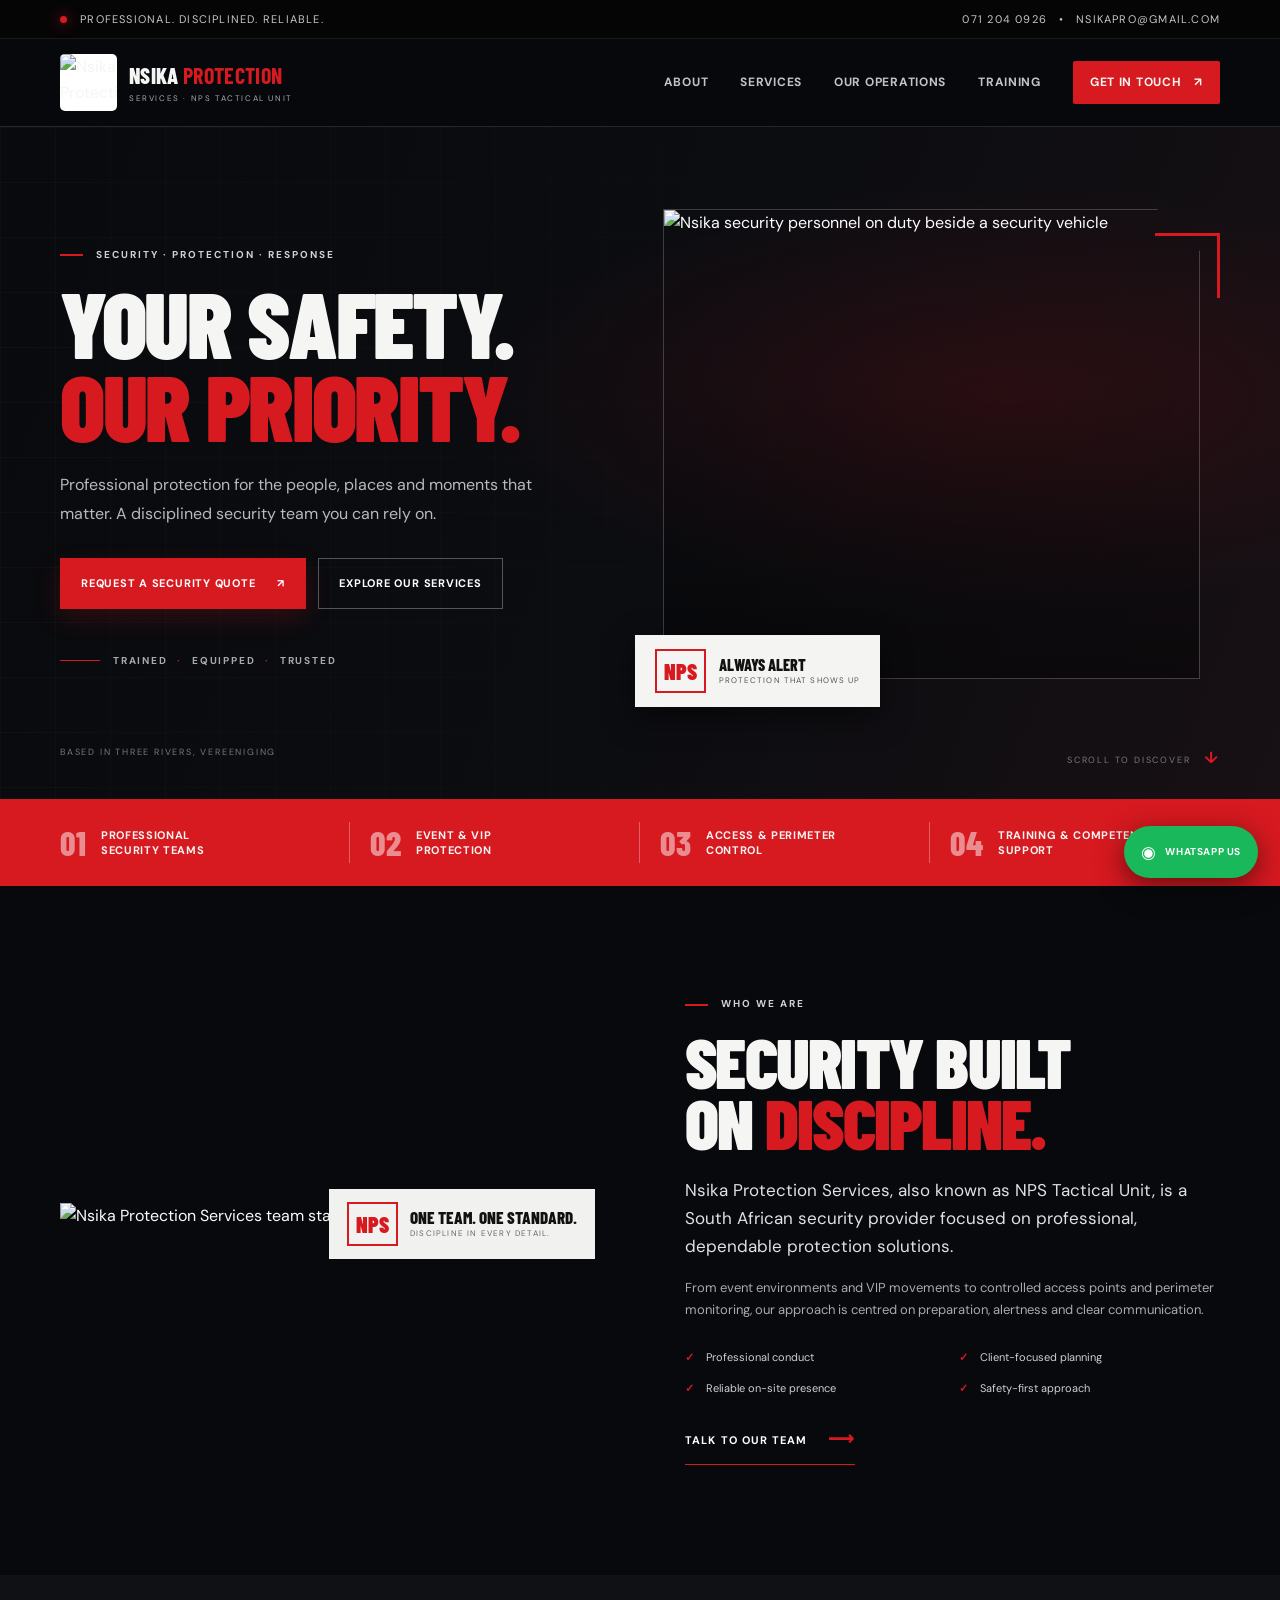
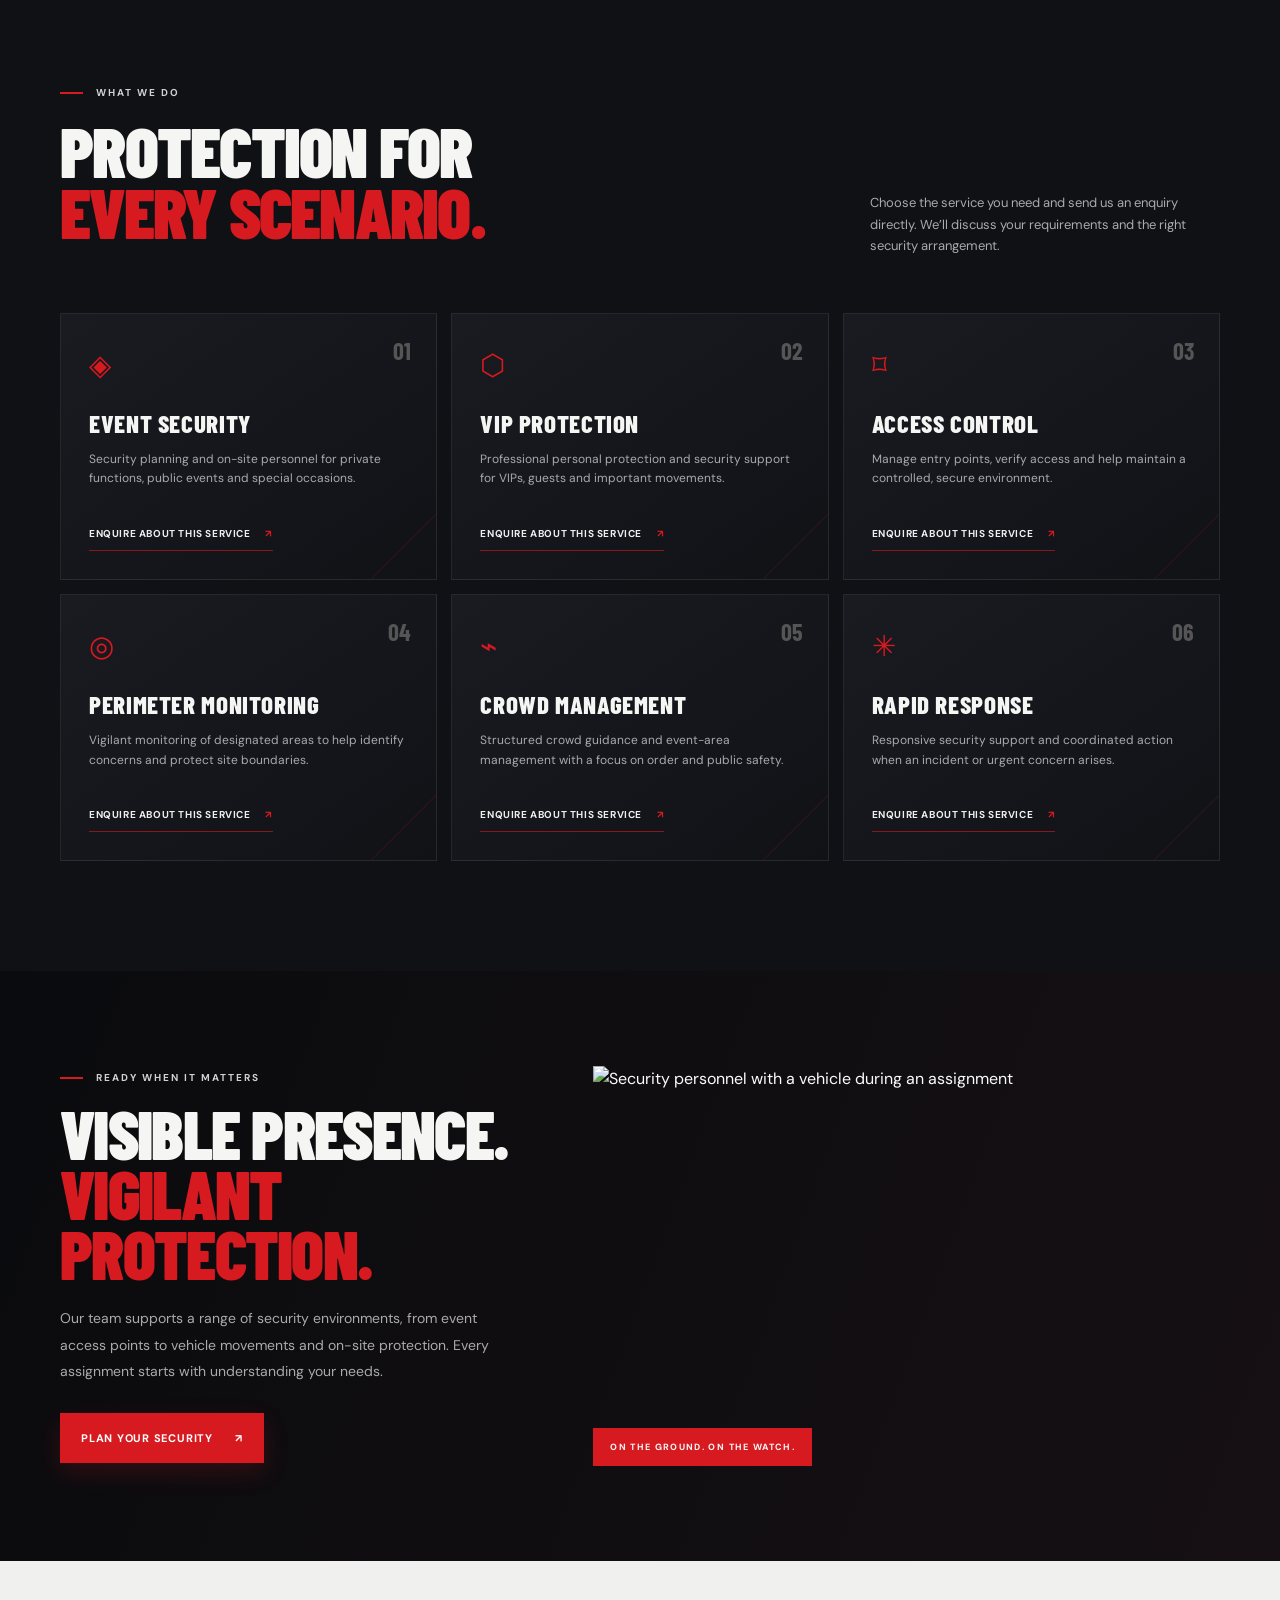
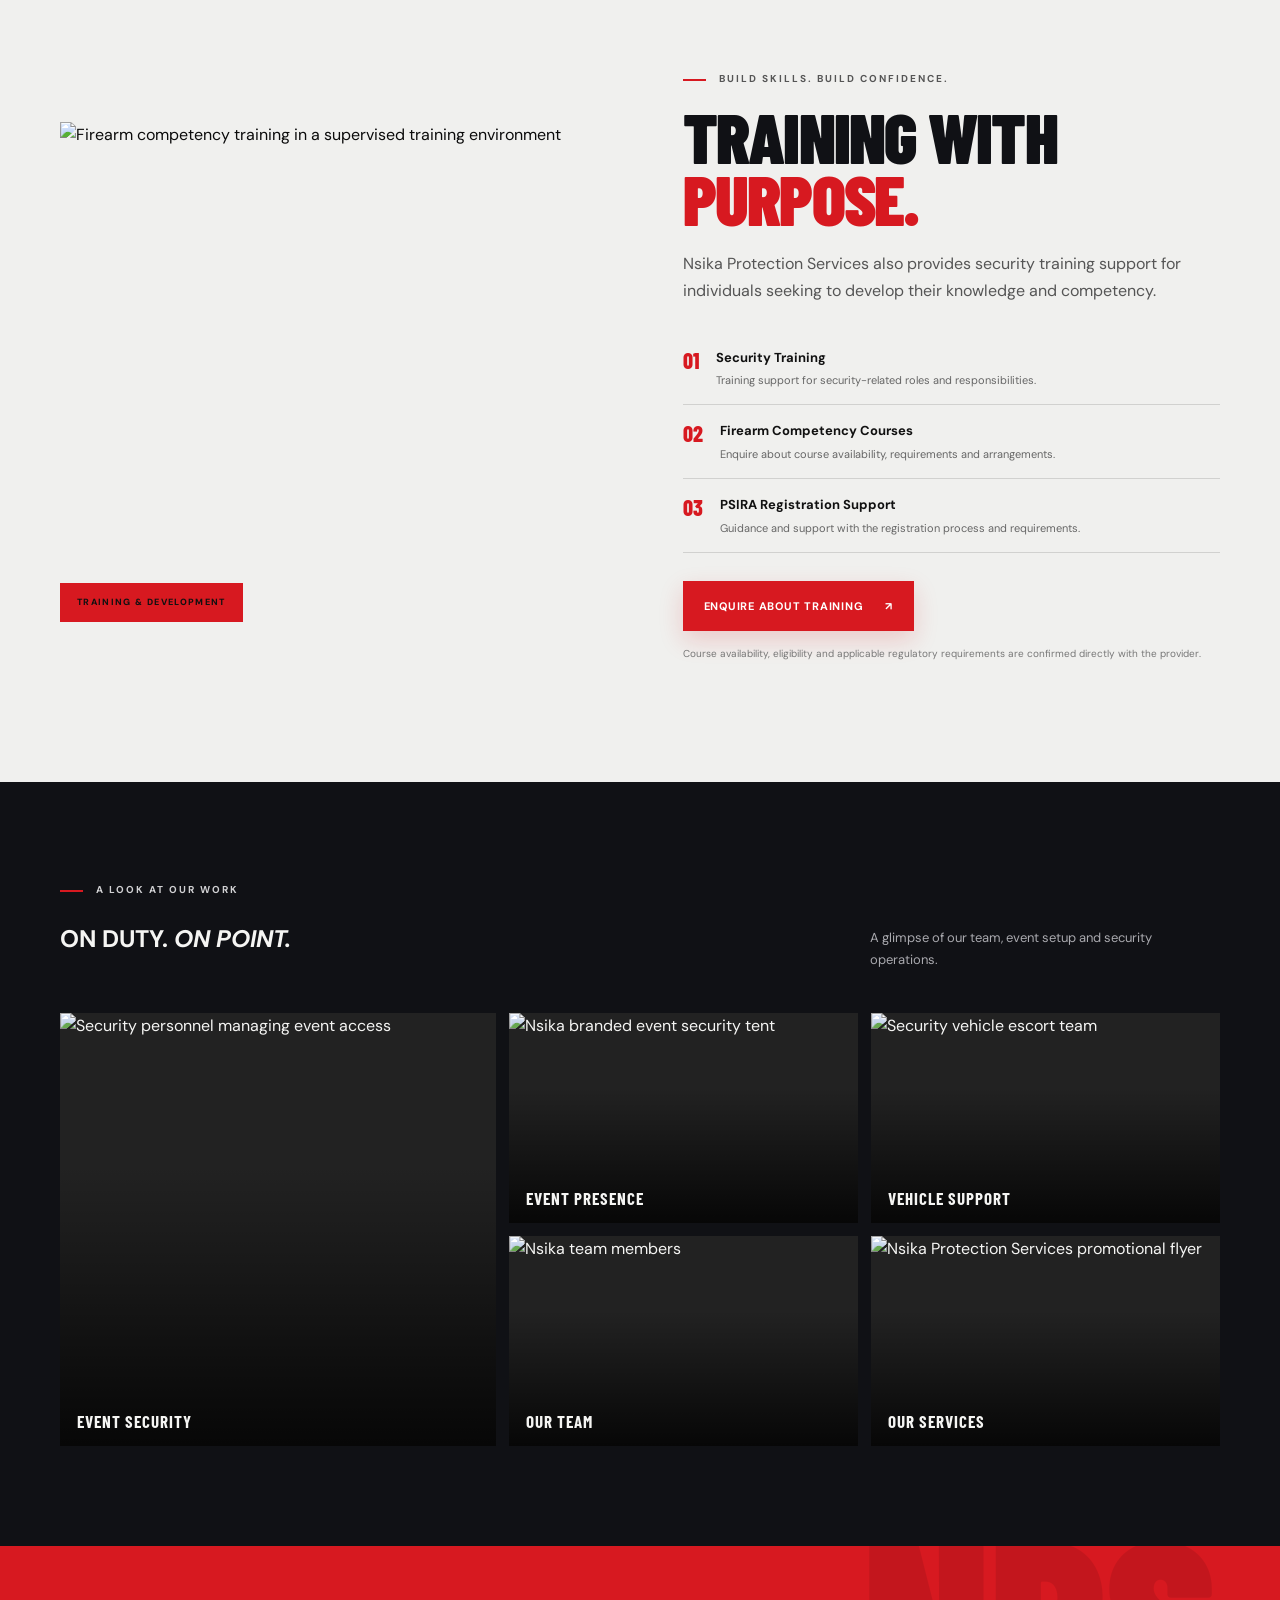
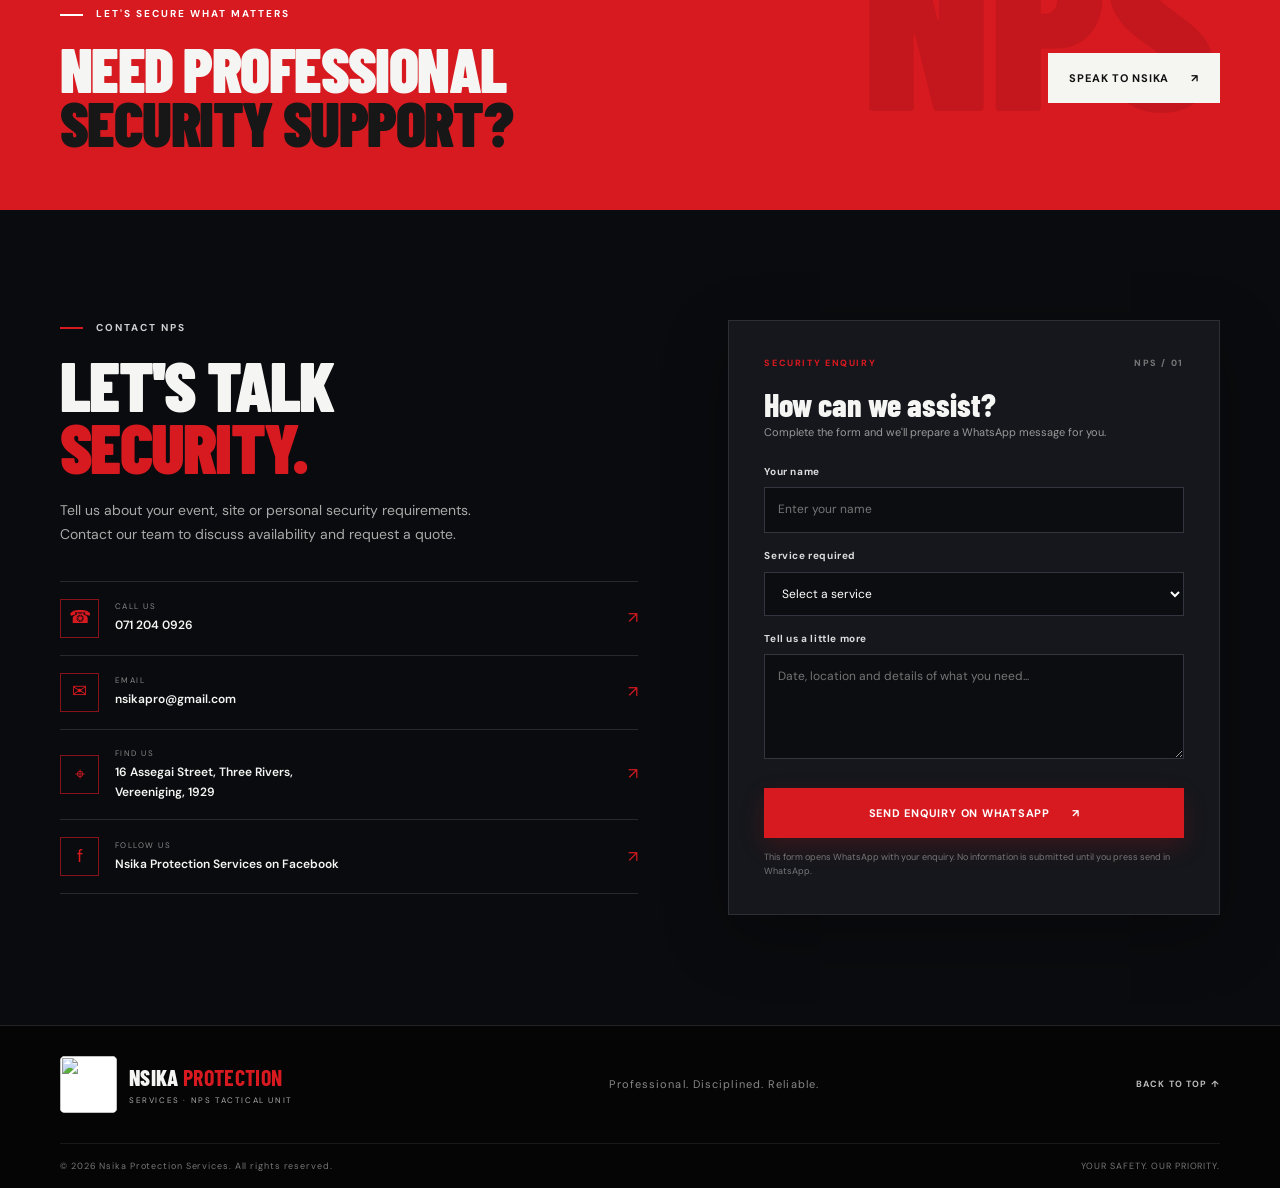
==== index.html @ b36cbcd2 "commit commit" ====
<!DOCTYPE html>
<html lang="en">
<head>
  <meta charset="UTF-8">
  <meta name="viewport" content="width=device-width, initial-scale=1.0">
  <meta name="theme-color" content="#090a0d">
  <meta name="description" content="Nsika Protection Services (NPS Tactical Unit) provides professional event security, VIP protection, access control, perimeter monitoring, rapid response and security training in South Africa.">
  <title>Nsika Protection Services | NPS Tactical Unit</title>
  <link rel="preconnect" href="https://fonts.googleapis.com">
  <link rel="preconnect" href="https://fonts.gstatic.com" crossorigin>
  <link href="https://fonts.googleapis.com/css2?family=Barlow+Condensed:wght@500;600;700;800;900&family=DM+Sans:wght@400;500;600;700&display=swap" rel="stylesheet">
  <link rel="stylesheet" href="style.css">
</head>
<body>
  <div class="topline">
    <div class="container topline-inner">
      <span><i class="status-dot"></i> Professional. Disciplined. Reliable.</span>
      <div class="top-contact"><a href="tel:+27712040926">071 204 0926</a><span>•</span><a href="mailto:nsikapro@gmail.com">nsikapro@gmail.com</a></div>
    </div>
  </div>

  <header class="site-header" id="top">
    <div class="container nav-wrap">
      <a class="brand" href="#top" aria-label="Nsika Protection Services home">
        <span class="brand-mark"><img src="assets/nsika-logo.jpg" alt="Nsika Protection Services pitbull logo"></span>
        <span class="brand-copy"><strong>NSIKA <b>PROTECTION</b></strong><small>SERVICES · NPS TACTICAL UNIT</small></span>
      </a>
      <button class="menu-toggle" aria-label="Open navigation" aria-expanded="false"><span></span><span></span><span></span></button>
      <nav class="main-nav" aria-label="Main navigation">
        <a href="#about">About</a><a href="#services">Services</a><a href="#operations">Our Operations</a><a href="#training">Training</a><a href="#contact" class="nav-cta">Get in touch <span>↗</span></a>
      </nav>
    </div>
  </header>

  <main>
    <section class="hero">
      <div class="hero-backdrop"></div>
      <div class="container hero-grid">
        <div class="hero-content reveal">
          <div class="eyebrow"><span></span> SECURITY · PROTECTION · RESPONSE</div>
          <h1>YOUR SAFETY.<br><em>OUR PRIORITY.</em></h1>
          <p class="hero-lead">Professional protection for the people, places and moments that matter. A disciplined security team you can rely on.</p>
          <div class="hero-actions">
            <a class="btn btn-red" href="#contact">Request a security quote <span>↗</span></a>
            <a class="btn btn-outline" href="#services">Explore our services</a>
          </div>
          <div class="hero-proof"><span class="proof-line"></span><span>TRAINED <b>·</b> EQUIPPED <b>·</b> TRUSTED</span></div>
        </div>
        <div class="hero-visual reveal delay-2">
          <div class="hero-image-frame"><img src="assets/armed-response-team.jpg" alt="Nsika security personnel on duty beside a security vehicle"></div>
          <div class="hero-stamp"><span class="stamp-icon">NPS</span><span><b>ALWAYS ALERT</b><small>PROTECTION THAT SHOWS UP</small></span></div>
          <div class="red-corner"></div>
        </div>
      </div>
      <div class="hero-bottom container"><span>BASED IN THREE RIVERS, VEREENIGING</span><span class="scroll-cue">SCROLL TO DISCOVER <b>↓</b></span></div>
    </section>

    <section class="trust-strip">
      <div class="container trust-grid"><div><strong>01</strong><span>Professional<br>Security Teams</span></div><div><strong>02</strong><span>Event & VIP<br>Protection</span></div><div><strong>03</strong><span>Access & Perimeter<br>Control</span></div><div><strong>04</strong><span>Training & Competency<br>Support</span></div></div>
    </section>

    <section class="section about-section" id="about">
      <div class="container about-grid">
        <div class="about-visual reveal">
          <img src="assets/security-team.jpg" alt="Nsika Protection Services team standing together">
          <div class="image-caption"><span class="caption-mark">NPS</span><span><b>ONE TEAM. ONE STANDARD.</b><small>DISCIPLINE IN EVERY DETAIL.</small></span></div>
        </div>
        <div class="about-copy reveal delay-1">
          <div class="eyebrow"><span></span> WHO WE ARE</div>
          <h2>SECURITY BUILT<br>ON <em>DISCIPLINE.</em></h2>
          <p class="section-intro">Nsika Protection Services, also known as NPS Tactical Unit, is a South African security provider focused on professional, dependable protection solutions.</p>
          <p>From event environments and VIP movements to controlled access points and perimeter monitoring, our approach is centred on preparation, alertness and clear communication.</p>
          <div class="about-points"><div><span>✓</span> Professional conduct</div><div><span>✓</span> Client-focused planning</div><div><span>✓</span> Reliable on-site presence</div><div><span>✓</span> Safety-first approach</div></div>
          <a class="text-link" href="#contact">Talk to our team <span>⟶</span></a>
        </div>
      </div>
    </section>

    <section class="section services-section" id="services">
      <div class="container">
        <div class="section-heading reveal"><div><div class="eyebrow"><span></span> WHAT WE DO</div><h2>PROTECTION FOR<br><em>EVERY SCENARIO.</em></h2></div><p>Choose the service you need and send us an enquiry directly. We’ll discuss your requirements and the right security arrangement.</p></div>
        <div class="service-grid">
          <article class="service-card reveal"><div class="service-number">01</div><div class="service-icon">◈</div><h3>EVENT SECURITY</h3><p>Security planning and on-site personnel for private functions, public events and special occasions.</p><button class="service-link whatsapp-service" data-service="Event Security">Enquire about this service <span>↗</span></button></article>
          <article class="service-card reveal delay-1"><div class="service-number">02</div><div class="service-icon">⬡</div><h3>VIP PROTECTION</h3><p>Professional personal protection and security support for VIPs, guests and important movements.</p><button class="service-link whatsapp-service" data-service="VIP Protection">Enquire about this service <span>↗</span></button></article>
          <article class="service-card reveal delay-2"><div class="service-number">03</div><div class="service-icon">⌑</div><h3>ACCESS CONTROL</h3><p>Manage entry points, verify access and help maintain a controlled, secure environment.</p><button class="service-link whatsapp-service" data-service="Access Control">Enquire about this service <span>↗</span></button></article>
          <article class="service-card reveal"><div class="service-number">04</div><div class="service-icon">◎</div><h3>PERIMETER MONITORING</h3><p>Vigilant monitoring of designated areas to help identify concerns and protect site boundaries.</p><button class="service-link whatsapp-service" data-service="Perimeter Monitoring">Enquire about this service <span>↗</span></button></article>
          <article class="service-card reveal delay-1"><div class="service-number">05</div><div class="service-icon">⌁</div><h3>CROWD MANAGEMENT</h3><p>Structured crowd guidance and event-area management with a focus on order and public safety.</p><button class="service-link whatsapp-service" data-service="Crowd Management">Enquire about this service <span>↗</span></button></article>
          <article class="service-card reveal delay-2"><div class="service-number">06</div><div class="service-icon">✳</div><h3>RAPID RESPONSE</h3><p>Responsive security support and coordinated action when an incident or urgent concern arises.</p><button class="service-link whatsapp-service" data-service="Rapid Response">Enquire about this service <span>↗</span></button></article>
        </div>
      </div>
    </section>

    <section class="operations-section" id="operations">
      <div class="container operations-grid">
        <div class="operations-copy reveal"><div class="eyebrow"><span></span> READY WHEN IT MATTERS</div><h2>VISIBLE PRESENCE.<br><em>VIGILANT PROTECTION.</em></h2><p>Our team supports a range of security environments, from event access points to vehicle movements and on-site protection. Every assignment starts with understanding your needs.</p><a class="btn btn-red" href="#contact">Plan your security <span>↗</span></a></div>
        <div class="operations-photo reveal delay-1"><img src="assets/vehicle-escort.jpg" alt="Security personnel with a vehicle during an assignment"><div class="photo-tag">ON THE GROUND. ON THE WATCH.</div></div>
      </div>
    </section>

    <section class="section training-section" id="training">
      <div class="container training-grid">
        <div class="training-photo reveal"><img src="assets/firearm-training.jpg" alt="Firearm competency training in a supervised training environment"><span class="training-photo-label">TRAINING & DEVELOPMENT</span></div>
        <div class="training-copy reveal delay-1"><div class="eyebrow"><span></span> BUILD SKILLS. BUILD CONFIDENCE.</div><h2>TRAINING WITH<br><em>PURPOSE.</em></h2><p>Nsika Protection Services also provides security training support for individuals seeking to develop their knowledge and competency.</p>
          <ul class="training-list"><li><span>01</span><div><b>Security Training</b><small>Training support for security-related roles and responsibilities.</small></div></li><li><span>02</span><div><b>Firearm Competency Courses</b><small>Enquire about course availability, requirements and arrangements.</small></div></li><li><span>03</span><div><b>PSIRA Registration Support</b><small>Guidance and support with the registration process and requirements.</small></div></li></ul>
          <button class="btn btn-red whatsapp-service" data-service="Security Training, Firearm Competency Courses or PSIRA Registration Support">Enquire about training <span>↗</span></button>
          <p class="small-note">Course availability, eligibility and applicable regulatory requirements are confirmed directly with the provider.</p>
        </div>
      </div>
    </section>

    <section class="gallery-section">
      <div class="container">
        <div class="section-heading gallery-heading reveal"><div><div class="eyebrow"><span></span> A LOOK AT OUR WORK</div><h2>ON DUTY. <em>ON POINT.</em></h2></div><p>A glimpse of our team, event setup and security operations.</p></div>
        <div class="gallery-grid">
          <a class="gallery-item gallery-large reveal" href="assets/event-security.jpg" target="_blank" rel="noopener"><img src="assets/event-security.jpg" alt="Security personnel managing event access"><span>EVENT SECURITY</span></a>
          <a class="gallery-item reveal delay-1" href="assets/event-tent.jpg" target="_blank" rel="noopener"><img src="assets/event-tent.jpg" alt="Nsika branded event security tent"><span>EVENT PRESENCE</span></a>
          <a class="gallery-item reveal delay-2" href="assets/vehicle-escort.jpg" target="_blank" rel="noopener"><img src="assets/vehicle-escort.jpg" alt="Security vehicle escort team"><span>VEHICLE SUPPORT</span></a>
          <a class="gallery-item reveal" href="assets/security-team.jpg" target="_blank" rel="noopener"><img src="assets/security-team.jpg" alt="Nsika team members"><span>OUR TEAM</span></a>
          <a class="gallery-item reveal delay-1" href="assets/nsika-promo-flyer.jpg" target="_blank" rel="noopener"><img src="assets/nsika-promo-flyer.jpg" alt="Nsika Protection Services promotional flyer"><span>OUR SERVICES</span></a>
        </div>
      </div>
    </section>

    <section class="cta-band"><div class="container cta-inner"><div><div class="eyebrow"><span></span> LET'S SECURE WHAT MATTERS</div><h2>NEED PROFESSIONAL<br><em>SECURITY SUPPORT?</em></h2></div><a class="btn btn-light whatsapp-service" data-service="General Security Enquiry" href="#">Speak to Nsika <span>↗</span></a></div></section>

    <section class="section contact-section" id="contact">
      <div class="container contact-grid">
        <div class="contact-copy reveal"><div class="eyebrow"><span></span> CONTACT NPS</div><h2>LET'S TALK<br><em>SECURITY.</em></h2><p>Tell us about your event, site or personal security requirements. Contact our team to discuss availability and request a quote.</p>
          <div class="contact-details">
            <a href="tel:+27712040926" class="contact-row"><span class="contact-symbol">☎</span><span><small>CALL US</small><b>071 204 0926</b></span><i>↗</i></a>
            <a href="mailto:nsikapro@gmail.com" class="contact-row"><span class="contact-symbol">✉</span><span><small>EMAIL</small><b>nsikapro@gmail.com</b></span><i>↗</i></a>
            <a href="https://www.google.com/maps/search/?api=1&query=16+Assegai+Street%2C+Three+Rivers%2C+Vereeniging%2C+1929%2C+South+Africa" target="_blank" rel="noopener" class="contact-row"><span class="contact-symbol">⌖</span><span><small>FIND US</small><b>16 Assegai Street, Three Rivers,<br>Vereeniging, 1929</b></span><i>↗</i></a>
            <a href="https://www.facebook.com/share/1CuKLoYMLk/" target="_blank" rel="noopener" class="contact-row"><span class="contact-symbol">f</span><span><small>FOLLOW US</small><b>Nsika Protection Services on Facebook</b></span><i>↗</i></a>
          </div>
        </div>
        <form class="contact-form reveal delay-1" id="enquiry-form">
          <div class="form-top"><span>SECURITY ENQUIRY</span><span class="form-index">NPS / 01</span></div>
          <h3>How can we assist?</h3>
          <p>Complete the form and we'll prepare a WhatsApp message for you.</p>
          <label for="name">Your name</label><input id="name" name="name" type="text" placeholder="Enter your name" required>
          <label for="service">Service required</label><select id="service" name="service" required><option value="">Select a service</option><option>Event Security</option><option>VIP Protection</option><option>Access Control</option><option>Perimeter Monitoring</option><option>Crowd Management</option><option>Rapid Response</option><option>Security Training</option><option>Firearm Competency Course</option><option>PSIRA Registration Support</option><option>Other / General Enquiry</option></select>
          <label for="details">Tell us a little more</label><textarea id="details" name="details" rows="4" placeholder="Date, location and details of what you need..."></textarea>
          <button class="btn btn-red form-submit" type="submit">Send enquiry on WhatsApp <span>↗</span></button>
          <small class="form-disclaimer">This form opens WhatsApp with your enquiry. No information is submitted until you press send in WhatsApp.</small>
        </form>
      </div>
    </section>
  </main>

  <footer class="site-footer"><div class="container footer-main"><a class="brand" href="#top"><span class="brand-mark"><img src="assets/nsika-logo.jpg" alt=""></span><span class="brand-copy"><strong>NSIKA <b>PROTECTION</b></strong><small>SERVICES · NPS TACTICAL UNIT</small></span></a><p>Professional. Disciplined. Reliable.</p><a class="back-top" href="#top">BACK TO TOP ↑</a></div><div class="container footer-bottom"><span>© <span id="year"></span> Nsika Protection Services. All rights reserved.</span><span>YOUR SAFETY. OUR PRIORITY.</span></div></footer>

  <a class="floating-wa" href="https://wa.me/27712040926?text=Hello%20Nsika%20Protection%20Services%2C%20I%20would%20like%20to%20make%20a%20security%20enquiry." target="_blank" rel="noopener" aria-label="Chat to Nsika Protection Services on WhatsApp"><span>◉</span><b>WHATSAPP US</b></a>
  <script src="script.js"></script>
</body>
</html>
---- style.css ----
/* NSIKA PROTECTION SERVICES | NPS TACTICAL UNIT */
:root{--black:#08090c;--panel:#111318;--panel2:#17191f;--red:#d71920;--red2:#a80e15;--white:#f5f5f3;--muted:#a6a7ac;--line:rgba(255,255,255,.12);--heading:"Barlow Condensed",Impact,sans-serif;--body:"DM Sans",Arial,sans-serif}
*{box-sizing:border-box}html{scroll-behavior:smooth;scroll-padding-top:90px}body{margin:0;background:var(--black);color:var(--white);font-family:var(--body);line-height:1.65}a{color:inherit;text-decoration:none}button,input,select,textarea{font:inherit}.container{width:min(1160px,calc(100% - 48px));margin:auto}.topline{background:#050506;border-bottom:1px solid rgba(255,255,255,.08);font-size:11px;letter-spacing:.11em;text-transform:uppercase;color:#c6c6c8}.topline-inner,.top-contact{display:flex;align-items:center;gap:16px;justify-content:space-between}.topline-inner{min-height:38px}.top-contact{gap:12px}.top-contact a:hover{color:#fff}.status-dot,.eyebrow span{display:inline-block;width:7px;height:7px;border-radius:50%;background:var(--red);box-shadow:0 0 14px var(--red);margin-right:9px}.site-header{height:88px;background:rgba(8,9,12,.94);border-bottom:1px solid var(--line);position:sticky;top:0;z-index:50;backdrop-filter:blur(16px)}.nav-wrap{height:100%;display:flex;align-items:center;justify-content:space-between}.brand{display:flex;align-items:center;gap:12px}.brand-mark{width:57px;height:57px;background:#fff;border-radius:5px;display:grid;place-items:center;overflow:hidden}.brand-mark img{width:100%;height:100%;object-fit:contain}.brand-copy{display:flex;flex-direction:column;line-height:1.05}.brand-copy strong{font:800 22px var(--heading);letter-spacing:.015em}.brand-copy strong b{color:var(--red)}.brand-copy small{font-size:8px;letter-spacing:.2em;color:#aaa;margin-top:6px}.main-nav{display:flex;align-items:center;gap:32px;font-size:12px;font-weight:700;letter-spacing:.06em;text-transform:uppercase}.main-nav>a:not(.nav-cta){color:#c4c4c7;transition:.25s}.main-nav>a:hover{color:#fff}.nav-cta{background:var(--red);padding:12px 17px;border-radius:2px}.nav-cta span{margin-left:9px}.menu-toggle{display:none;background:none;border:0;padding:10px}.menu-toggle span{display:block;width:25px;height:2px;background:#fff;margin:5px}
.hero{position:relative;overflow:hidden;min-height:660px;padding:82px 0 28px;background:radial-gradient(ellipse at 78% 40%,rgba(145,12,19,.2),transparent 37%),linear-gradient(110deg,#090a0d 0%,#0c0d11 55%,#171014 100%)}.hero:before{content:"";position:absolute;inset:0;background-image:linear-gradient(rgba(255,255,255,.025) 1px,transparent 1px),linear-gradient(90deg,rgba(255,255,255,.025) 1px,transparent 1px);background-size:55px 55px;mask-image:linear-gradient(to right,black,transparent 85%);pointer-events:none}.hero-grid{display:grid;grid-template-columns:1fr 1fr;align-items:center;gap:45px;position:relative;z-index:1}.eyebrow{font-size:10px;font-weight:700;letter-spacing:.2em;color:#d1d1d3;text-transform:uppercase;margin-bottom:18px}.eyebrow span{width:23px;height:2px;border-radius:0;vertical-align:middle;box-shadow:none}.hero h1,.section h2,.operations-section h2,.cta-band h2{font:900 clamp(58px,7.3vw,96px)/.88 var(--heading);letter-spacing:-.025em;margin:0 0 25px}.hero h1 em,.section h2 em,.operations-section h2 em,.cta-band h2 em{font-style:normal;color:var(--red)}.hero-lead{font-size:16px;color:#b9b9bd;max-width:480px;line-height:1.8}.hero-actions{display:flex;gap:12px;flex-wrap:wrap;margin-top:30px}.btn{display:inline-flex;align-items:center;justify-content:center;gap:22px;padding:15px 20px;border:1px solid transparent;font-size:11px;font-weight:700;letter-spacing:.07em;text-transform:uppercase;cursor:pointer;transition:transform .25s,background .25s,border .25s}.btn:hover{transform:translateY(-3px)}.btn-red{background:var(--red);color:white;box-shadow:0 9px 25px rgba(215,25,32,.18)}.btn-red:hover{background:#f02029}.btn-outline{border-color:rgba(255,255,255,.3);color:#fff}.btn-outline:hover{border-color:var(--red)}.hero-proof{display:flex;align-items:center;gap:13px;margin-top:44px;font-size:10px;letter-spacing:.18em;font-weight:700;color:#aaa}.hero-proof b{color:var(--red);padding:0 6px}.proof-line{width:40px;height:1px;background:var(--red)}.hero-visual{position:relative;padding:0 20px 28px 0}.hero-image-frame{height:470px;position:relative;overflow:hidden;border:1px solid rgba(255,255,255,.2);clip-path:polygon(0 0,92% 0,100% 9%,100% 100%,8% 100%,0 91%)}.hero-image-frame:after{content:"";position:absolute;inset:35% 0 0;background:linear-gradient(transparent,rgba(0,0,0,.4))}.hero-image-frame img{width:100%;height:100%;object-fit:cover;object-position:48% center;filter:saturate(.78) contrast(1.06)}.hero-stamp{position:absolute;bottom:0;left:-28px;background:#f4f4f2;color:#111;padding:14px 20px;display:flex;align-items:center;gap:13px;box-shadow:0 10px 30px #0008}.stamp-icon,.caption-mark{font:900 22px var(--heading);color:var(--red);border:2px solid var(--red);padding:7px}.hero-stamp b,.hero-stamp small,.image-caption b,.image-caption small{display:block}.hero-stamp b{font:800 16px var(--heading)}.hero-stamp small{font-size:8px;letter-spacing:.14em;color:#555}.red-corner{position:absolute;right:0;top:24px;width:65px;height:65px;border-top:3px solid var(--red);border-right:3px solid var(--red)}.hero-bottom{position:relative;z-index:1;display:flex;justify-content:space-between;margin-top:38px;color:#777;font-size:9px;letter-spacing:.2em}.scroll-cue b{color:var(--red);font-size:16px;margin-left:10px}
.trust-strip{background:#d71920}.trust-grid{display:grid;grid-template-columns:repeat(4,1fr);padding:23px 0}.trust-grid>div{display:flex;align-items:center;gap:15px;padding:0 20px;border-right:1px solid rgba(255,255,255,.3)}.trust-grid>div:first-child{padding-left:0}.trust-grid>div:last-child{border:0}.trust-grid strong{font:800 34px var(--heading);color:rgba(255,255,255,.5)}.trust-grid span{font-size:11px;line-height:1.4;font-weight:700;text-transform:uppercase;letter-spacing:.06em}
.section{padding:110px 0}.about-grid{display:grid;grid-template-columns:1fr 1fr;gap:90px;align-items:center}.about-visual{position:relative;padding:0 28px 30px 0}.about-visual>img{width:100%;height:475px;object-fit:cover;filter:grayscale(.3) contrast(1.04)}.image-caption{position:absolute;bottom:0;right:0;background:#f1f1ef;color:#111;display:flex;align-items:center;gap:12px;padding:13px 18px}.image-caption b{font:800 17px var(--heading)}.image-caption small{font-size:8px;letter-spacing:.15em;color:#666}.section h2,.operations-section h2,.cta-band h2{font-size:clamp(48px,5.6vw,70px);margin-bottom:22px}.section-intro{font-size:17px;color:#e1e1e3}.about-copy>p:not(.section-intro){font-size:13px;color:#a9a9ae}.about-points{display:grid;grid-template-columns:1fr 1fr;gap:13px;margin:28px 0}.about-points div{font-size:11px;color:#d0d0d2}.about-points span{color:var(--red);font-weight:900;margin-right:9px}.text-link{display:inline-flex;gap:20px;align-items:center;color:#fff;font-size:11px;font-weight:700;letter-spacing:.1em;text-transform:uppercase;border-bottom:1px solid var(--red);padding-bottom:9px}.text-link span{color:var(--red);font-size:18px}
.services-section{background:#101115}.section-heading{display:flex;justify-content:space-between;align-items:end;gap:35px;margin-bottom:48px}.section-heading>p{max-width:350px;color:#a9a9ae;font-size:13px;margin:0 0 8px}.service-grid{display:grid;grid-template-columns:repeat(3,1fr);gap:14px}.service-card{position:relative;min-height:265px;padding:28px;background:linear-gradient(145deg,#191b21,#111216);border:1px solid rgba(255,255,255,.08);overflow:hidden;transition:transform .3s,border-color .3s}.service-card:after{content:"";position:absolute;width:130px;height:130px;border:1px solid rgba(215,25,32,.16);transform:rotate(45deg);right:-80px;bottom:-80px;transition:.4s}.service-card:hover{transform:translateY(-7px);border-color:rgba(215,25,32,.6)}.service-card:hover:after{right:-48px;bottom:-48px}.service-number{position:absolute;right:25px;top:22px;color:#555;font:700 24px var(--heading)}.service-icon{font-size:29px;color:var(--red);margin-bottom:18px}.service-card h3{font:800 25px var(--heading);margin:0 0 10px;letter-spacing:.025em}.service-card p{font-size:12px;color:#a9a9ae;min-height:57px}.service-link{position:relative;z-index:2;border:0;border-bottom:1px solid rgba(215,25,32,.6);padding:0 0 8px;background:none;color:#eee;font-size:10px;font-weight:700;letter-spacing:.06em;text-transform:uppercase;cursor:pointer}.service-link span{color:var(--red);margin-left:12px}
.operations-section{padding:95px 0;background:linear-gradient(110deg,#0a0b0e,#161014)}.operations-grid{display:grid;grid-template-columns:.85fr 1.15fr;gap:70px;align-items:center}.operations-copy p{color:#aaa;font-size:14px;line-height:1.9;margin-bottom:28px}.operations-section h2{font-size:clamp(48px,5.3vw,68px)}.operations-photo{height:400px;position:relative}.operations-photo img{width:100%;height:100%;object-fit:cover;filter:contrast(1.05) saturate(.8)}.photo-tag,.training-photo-label{position:absolute;left:0;bottom:0;background:var(--red);padding:12px 17px;font-size:9px;font-weight:800;letter-spacing:.15em}
.training-section{background:#f0f0ee;color:#111}.training-section .eyebrow{color:#555}.training-section .section-intro,.training-copy>p{color:#555}.training-grid{display:grid;grid-template-columns:1fr 1fr;gap:85px;align-items:center}.training-photo{position:relative;height:500px}.training-photo img{width:100%;height:100%;object-fit:cover;filter:contrast(1.05)}.training-section h2{color:#101115}.training-list{list-style:none;padding:0;margin:28px 0}.training-list li{display:flex;gap:17px;padding:15px 0;border-bottom:1px solid #d1d1cf}.training-list li>span{font:800 22px var(--heading);color:var(--red)}.training-list b,.training-list small{display:block}.training-list b{font-size:13px}.training-list small{font-size:11px;color:#666;margin-top:3px}.small-note{font-size:10px!important;color:#777!important;margin-top:15px}
.gallery-section{padding:100px 0;background:#101115}.gallery-grid{display:grid;grid-template-columns:1.25fr 1fr 1fr;grid-auto-rows:210px;gap:13px}.gallery-item{position:relative;overflow:hidden;background:#222}.gallery-item:after{content:"";position:absolute;inset:35% 0 0;background:linear-gradient(transparent,rgba(0,0,0,.8))}.gallery-item img{width:100%;height:100%;object-fit:cover;transition:transform .6s,filter .4s;filter:saturate(.75)}.gallery-item:hover img{transform:scale(1.06);filter:saturate(1)}.gallery-item span{position:absolute;z-index:1;left:17px;bottom:15px;font:700 17px var(--heading);letter-spacing:.06em}.gallery-large{grid-row:span 2}.gallery-heading{margin-bottom:35px}
.cta-band{padding:60px 0;background:var(--red);position:relative;overflow:hidden}.cta-band:after{content:"NPS";position:absolute;right:5%;top:-75px;font:900 240px var(--heading);color:rgba(0,0,0,.09)}.cta-inner{position:relative;z-index:1;display:flex;align-items:center;justify-content:space-between;gap:30px}.cta-band .eyebrow{color:#fff}.cta-band .eyebrow span{background:#fff;box-shadow:none}.cta-band h2{font-size:clamp(43px,5vw,62px);margin:0}.cta-band h2 em{color:#171717}.btn-light{background:#f5f5f2;color:#111}.btn-light:hover{background:#fff}
.contact-section{background:#0a0b0e}.contact-grid{display:grid;grid-template-columns:1fr .85fr;gap:90px;align-items:start}.contact-copy>p{max-width:450px;color:#aaa;font-size:14px;margin-bottom:35px}.contact-details{border-top:1px solid var(--line)}.contact-row{display:flex;align-items:center;gap:16px;padding:17px 0;border-bottom:1px solid var(--line);transition:.2s}.contact-row:hover{padding-left:7px}.contact-symbol{width:39px;height:39px;display:grid;place-items:center;border:1px solid rgba(215,25,32,.6);color:var(--red);font-size:18px}.contact-row>span:nth-child(2){display:flex;flex-direction:column;gap:3px}.contact-row small{font-size:8px;letter-spacing:.18em;color:#888}.contact-row b{font-size:12px;font-weight:600}.contact-row i{font-style:normal;color:var(--red);margin-left:auto}.contact-form{background:#15171c;padding:35px;border:1px solid rgba(255,255,255,.1);box-shadow:0 20px 60px #0004}.form-top{display:flex;justify-content:space-between;color:var(--red);font-size:9px;font-weight:800;letter-spacing:.18em}.form-index{color:#777}.contact-form h3{font:800 32px var(--heading);margin:14px 0 0}.contact-form>p{color:#999;font-size:11px;margin:0 0 23px}.contact-form label{display:block;font-size:10px;font-weight:700;letter-spacing:.06em;margin:15px 0 7px;color:#ddd}.contact-form input,.contact-form select,.contact-form textarea{width:100%;padding:12px 13px;background:#0c0d11;border:1px solid #33363e;color:#fff;border-radius:0;outline:none;font-size:12px}.contact-form input:focus,.contact-form select:focus,.contact-form textarea:focus{border-color:var(--red)}.contact-form select option{background:#111}.contact-form textarea{resize:vertical}.form-submit{width:100%;margin-top:20px}.form-disclaimer{display:block;color:#777;font-size:9px;line-height:1.6;margin-top:12px}
.site-footer{background:#050506;border-top:1px solid var(--line)}.footer-main{display:flex;align-items:center;justify-content:space-between;padding:30px 0}.footer-main>p{font-size:11px;color:#888;letter-spacing:.1em}.back-top{font-size:9px;font-weight:700;letter-spacing:.13em;color:#bbb}.footer-bottom{display:flex;justify-content:space-between;padding:15px 0;border-top:1px solid rgba(255,255,255,.08);font-size:9px;color:#777;letter-spacing:.1em}.floating-wa{position:fixed;right:22px;bottom:22px;z-index:60;background:#19b85a;color:white;padding:12px 17px;border-radius:40px;display:flex;align-items:center;gap:9px;box-shadow:0 8px 28px #0008;font-size:10px;letter-spacing:.06em;transition:.25s}.floating-wa:hover{transform:translateY(-4px);background:#20ca66}.floating-wa span{font-size:17px}
.reveal{opacity:0;transform:translateY(25px);transition:opacity .75s ease,transform .75s cubic-bezier(.2,.7,.2,1)}.reveal.visible{opacity:1;transform:translateY(0)}.delay-1{transition-delay:.13s}.delay-2{transition-delay:.25s}
@media(max-width:900px){.main-nav{gap:17px}.main-nav a{font-size:10px}.hero-grid{gap:25px}.hero-image-frame{height:410px}.about-grid,.training-grid{gap:45px}.operations-grid{gap:35px}.contact-grid{gap:45px}.trust-grid>div{padding:0 10px}.trust-grid span{font-size:9px}}
@media(max-width:700px){.container{width:min(100% - 34px,540px)}.topline-inner{justify-content:center}.topline-inner>span{display:none}.top-contact{font-size:9px}.site-header{height:72px}.brand-mark{width:46px;height:46px}.brand-copy strong{font-size:19px}.brand-copy small{font-size:7px}.menu-toggle{display:block;z-index:3}.main-nav{position:absolute;display:none;top:71px;left:0;right:0;background:#0b0c10;padding:20px 24px 25px;border-bottom:1px solid var(--line);flex-direction:column;align-items:stretch;gap:0}.main-nav.open{display:flex}.main-nav a{padding:14px 0;border-bottom:1px solid rgba(255,255,255,.08)}.main-nav .nav-cta{margin-top:12px;padding:13px 16px;text-align:center;border:0}.hero{padding:58px 0 22px;min-height:auto}.hero-grid{grid-template-columns:1fr;gap:38px}.hero h1{font-size:clamp(60px,16vw,83px)}.hero-lead{font-size:14px}.hero-visual{margin:0 4px 0 20px;padding:0 12px 20px 0}.hero-image-frame{height:370px}.hero-stamp{left:-20px;padding:10px 12px}.hero-stamp b{font-size:13px}.hero-bottom{margin-top:28px;font-size:7px;letter-spacing:.12em}.trust-grid{grid-template-columns:1fr 1fr;row-gap:17px;padding:20px 0}.trust-grid>div{border:0;padding:0 8px}.trust-grid>div:nth-child(odd){padding-left:0}.trust-grid strong{font-size:27px}.trust-grid span{font-size:9px}.section{padding:75px 0}.about-grid,.training-grid,.operations-grid,.contact-grid{grid-template-columns:1fr;gap:40px}.about-visual{padding-right:18px}.about-visual>img{height:360px}.about-copy{order:-1}.section h2,.operations-section h2{font-size:58px}.section-heading{display:block;margin-bottom:30px}.section-heading>p{margin-top:12px}.service-grid{grid-template-columns:1fr 1fr;gap:10px}.service-card{padding:20px 16px;min-height:275px}.service-card h3{font-size:22px}.service-card p{font-size:11px}.service-link{font-size:9px;line-height:1.5;text-align:left}.operations-section{padding:70px 0}.operations-photo{height:310px}.training-photo{height:350px;order:2}.training-copy{order:1}.gallery-section{padding:75px 0}.gallery-grid{grid-template-columns:1fr 1fr;grid-auto-rows:160px;gap:9px}.gallery-large{grid-row:span 2}.gallery-item span{font-size:14px;left:11px;bottom:10px}.cta-band{padding:45px 0}.cta-inner{display:block}.cta-band h2{font-size:48px}.cta-inner .btn{margin-top:25px}.contact-form{padding:25px 20px}.footer-main{flex-wrap:wrap;gap:18px}.footer-main>p{display:none}.footer-bottom{font-size:8px;gap:10px}.floating-wa{right:13px;bottom:13px;padding:11px 14px}.about-points{gap:12px}.about-points div{font-size:10px}}
@media(max-width:390px){.service-grid{grid-template-columns:1fr}.service-card{min-height:230px}.hero-actions .btn{width:100%}.hero-image-frame{height:320px}.footer-bottom{flex-direction:column}.top-contact{gap:7px}}
@media(prefers-reduced-motion:reduce){html{scroll-behavior:auto}*,*:before,*:after{animation-duration:.01ms!important;transition-duration:.01ms!important}.reveal{opacity:1;transform:none}}
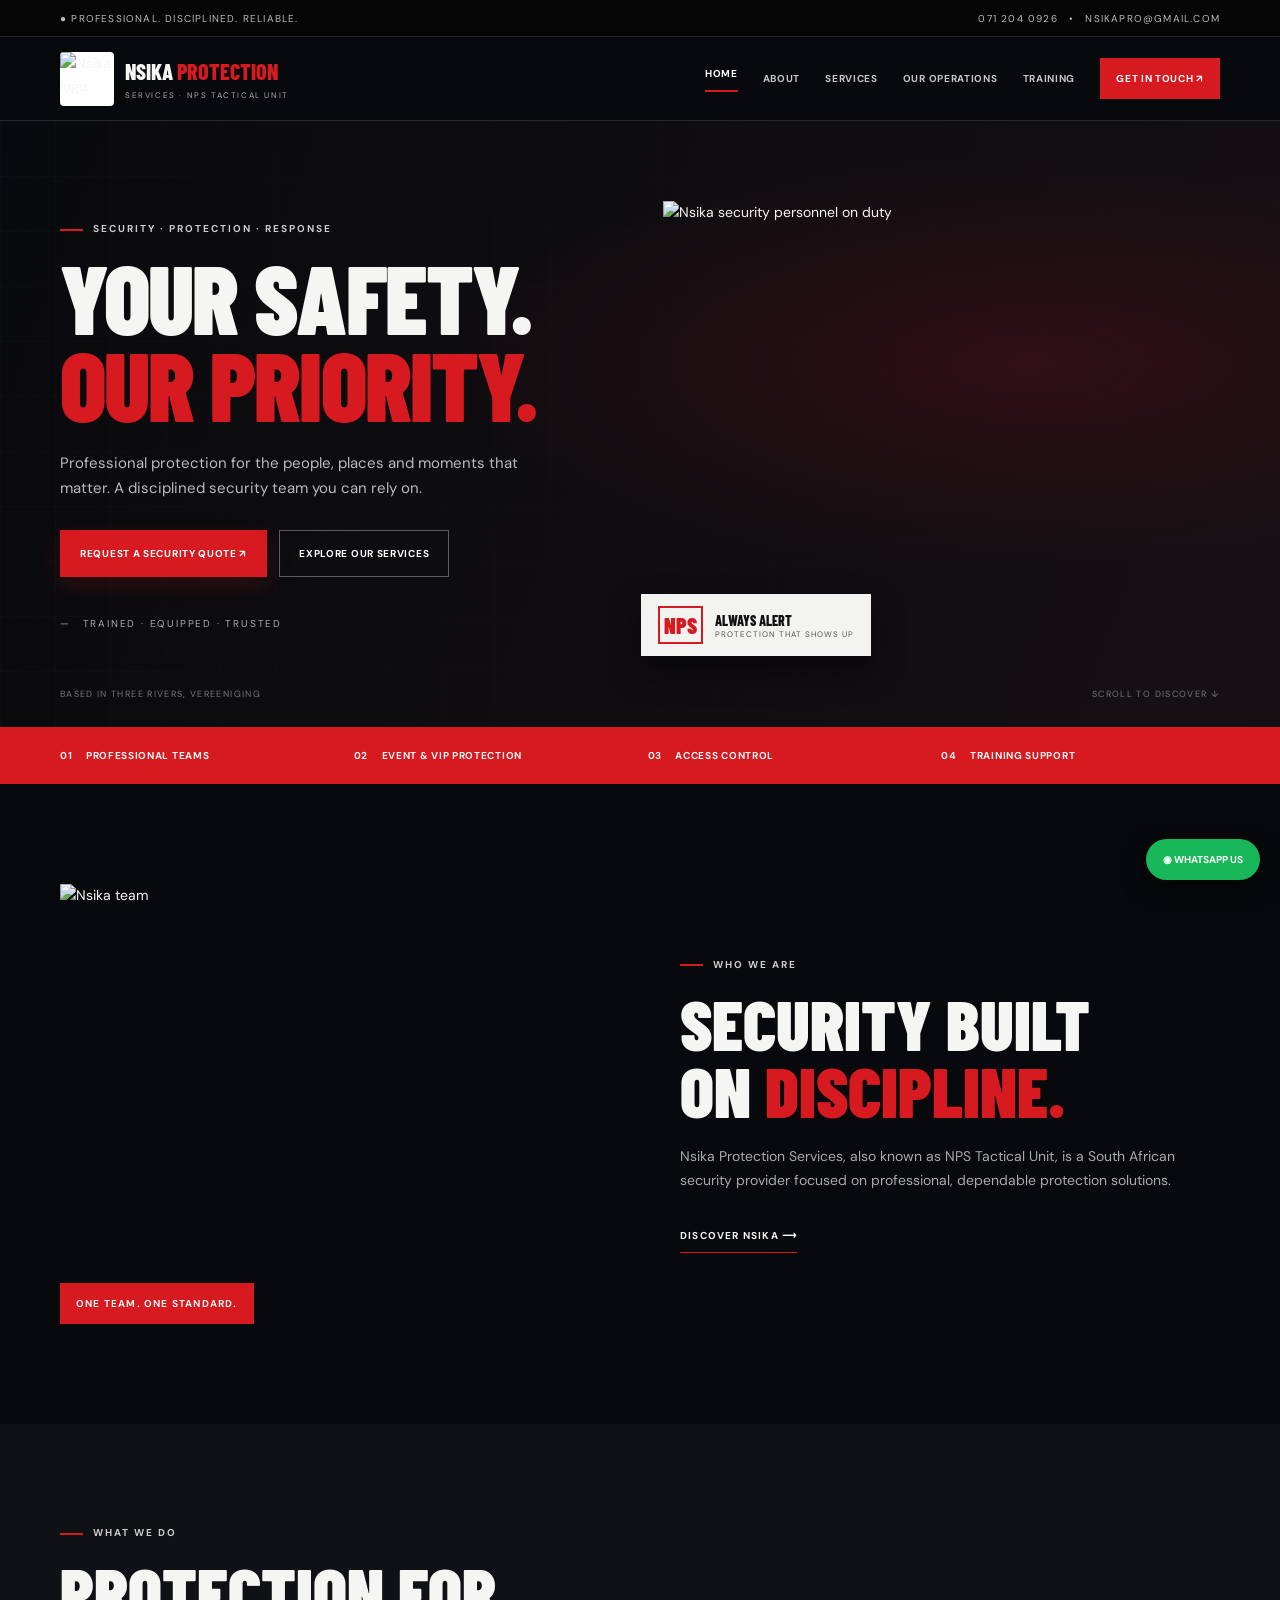
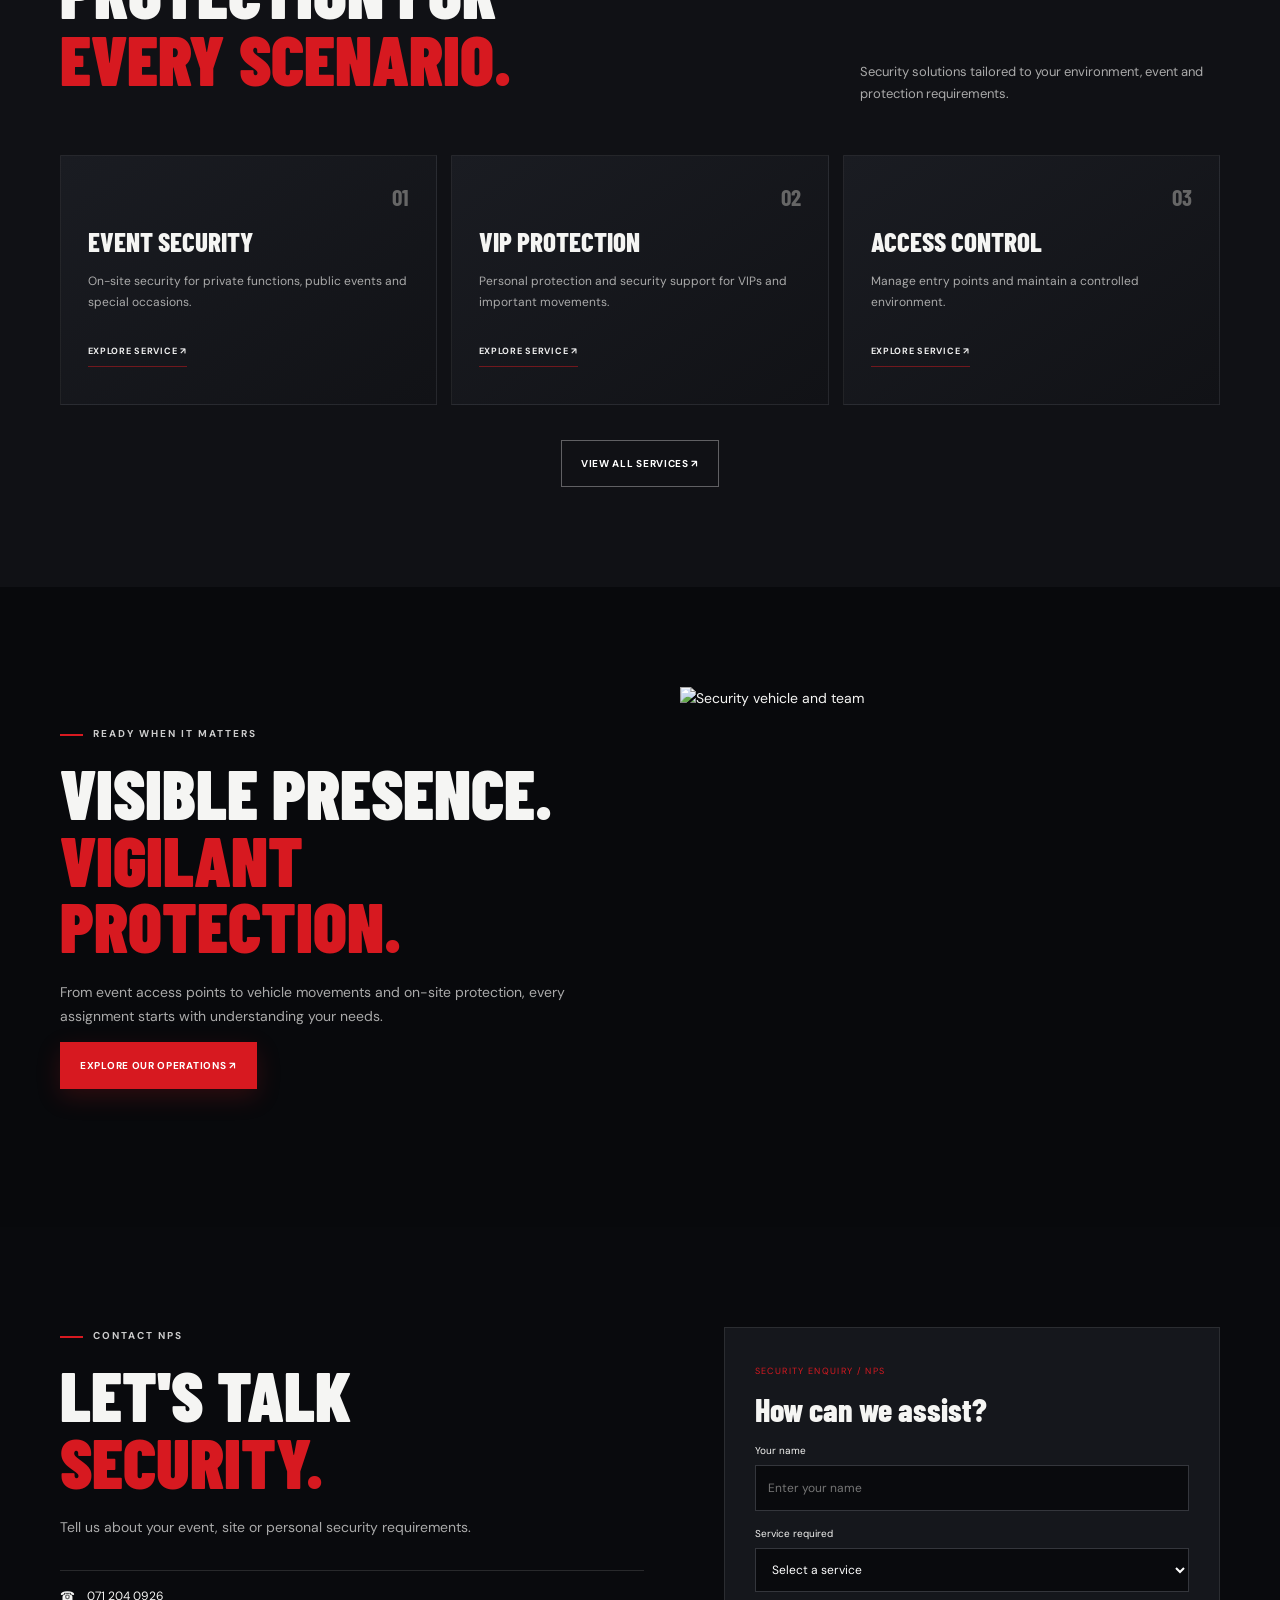
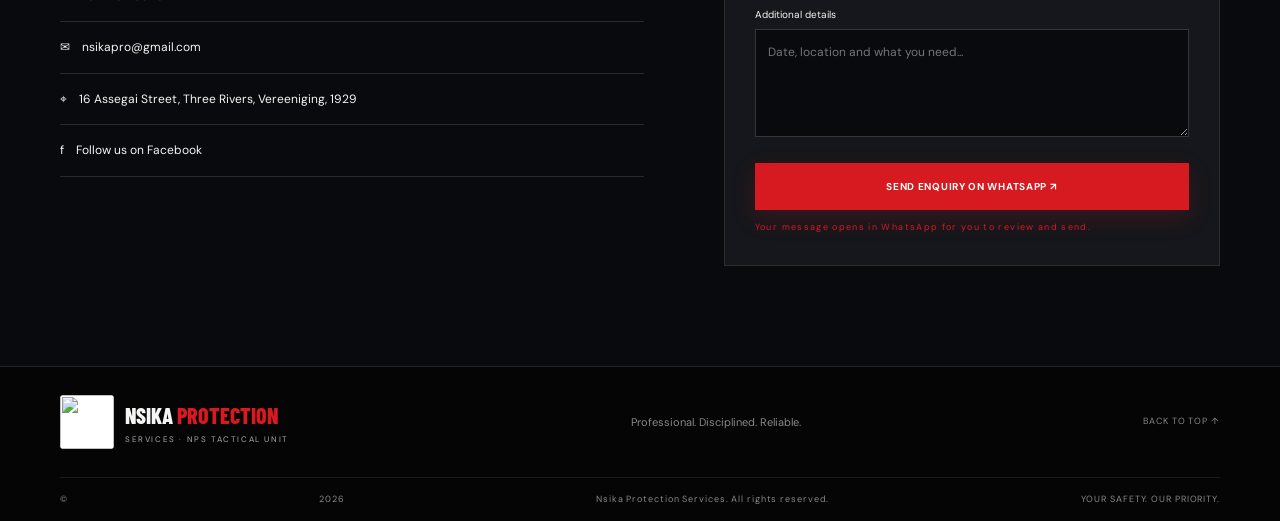
==== commit a1813185: "commit commit" ====
--- a/index.html
+++ b/index.html
@@ -1,155 +1 @@
-<!DOCTYPE html>
-<html lang="en">
-<head>
-  <meta charset="UTF-8">
-  <meta name="viewport" content="width=device-width, initial-scale=1.0">
-  <meta name="theme-color" content="#090a0d">
-  <meta name="description" content="Nsika Protection Services (NPS Tactical Unit) provides professional event security, VIP protection, access control, perimeter monitoring, rapid response and security training in South Africa.">
-  <title>Nsika Protection Services | NPS Tactical Unit</title>
-  <link rel="preconnect" href="https://fonts.googleapis.com">
-  <link rel="preconnect" href="https://fonts.gstatic.com" crossorigin>
-  <link href="https://fonts.googleapis.com/css2?family=Barlow+Condensed:wght@500;600;700;800;900&family=DM+Sans:wght@400;500;600;700&display=swap" rel="stylesheet">
-  <link rel="stylesheet" href="style.css">
-</head>
-<body>
-  <div class="topline">
-    <div class="container topline-inner">
-      <span><i class="status-dot"></i> Professional. Disciplined. Reliable.</span>
-      <div class="top-contact"><a href="tel:+27712040926">071 204 0926</a><span>•</span><a href="mailto:nsikapro@gmail.com">nsikapro@gmail.com</a></div>
-    </div>
-  </div>
-
-  <header class="site-header" id="top">
-    <div class="container nav-wrap">
-      <a class="brand" href="#top" aria-label="Nsika Protection Services home">
-        <span class="brand-mark"><img src="assets/nsika-logo.jpg" alt="Nsika Protection Services pitbull logo"></span>
-        <span class="brand-copy"><strong>NSIKA <b>PROTECTION</b></strong><small>SERVICES · NPS TACTICAL UNIT</small></span>
-      </a>
-      <button class="menu-toggle" aria-label="Open navigation" aria-expanded="false"><span></span><span></span><span></span></button>
-      <nav class="main-nav" aria-label="Main navigation">
-        <a href="#about">About</a><a href="#services">Services</a><a href="#operations">Our Operations</a><a href="#training">Training</a><a href="#contact" class="nav-cta">Get in touch <span>↗</span></a>
-      </nav>
-    </div>
-  </header>
-
-  <main>
-    <section class="hero">
-      <div class="hero-backdrop"></div>
-      <div class="container hero-grid">
-        <div class="hero-content reveal">
-          <div class="eyebrow"><span></span> SECURITY · PROTECTION · RESPONSE</div>
-          <h1>YOUR SAFETY.<br><em>OUR PRIORITY.</em></h1>
-          <p class="hero-lead">Professional protection for the people, places and moments that matter. A disciplined security team you can rely on.</p>
-          <div class="hero-actions">
-            <a class="btn btn-red" href="#contact">Request a security quote <span>↗</span></a>
-            <a class="btn btn-outline" href="#services">Explore our services</a>
-          </div>
-          <div class="hero-proof"><span class="proof-line"></span><span>TRAINED <b>·</b> EQUIPPED <b>·</b> TRUSTED</span></div>
-        </div>
-        <div class="hero-visual reveal delay-2">
-          <div class="hero-image-frame"><img src="assets/armed-response-team.jpg" alt="Nsika security personnel on duty beside a security vehicle"></div>
-          <div class="hero-stamp"><span class="stamp-icon">NPS</span><span><b>ALWAYS ALERT</b><small>PROTECTION THAT SHOWS UP</small></span></div>
-          <div class="red-corner"></div>
-        </div>
-      </div>
-      <div class="hero-bottom container"><span>BASED IN THREE RIVERS, VEREENIGING</span><span class="scroll-cue">SCROLL TO DISCOVER <b>↓</b></span></div>
-    </section>
-
-    <section class="trust-strip">
-      <div class="container trust-grid"><div><strong>01</strong><span>Professional<br>Security Teams</span></div><div><strong>02</strong><span>Event & VIP<br>Protection</span></div><div><strong>03</strong><span>Access & Perimeter<br>Control</span></div><div><strong>04</strong><span>Training & Competency<br>Support</span></div></div>
-    </section>
-
-    <section class="section about-section" id="about">
-      <div class="container about-grid">
-        <div class="about-visual reveal">
-          <img src="assets/security-team.jpg" alt="Nsika Protection Services team standing together">
-          <div class="image-caption"><span class="caption-mark">NPS</span><span><b>ONE TEAM. ONE STANDARD.</b><small>DISCIPLINE IN EVERY DETAIL.</small></span></div>
-        </div>
-        <div class="about-copy reveal delay-1">
-          <div class="eyebrow"><span></span> WHO WE ARE</div>
-          <h2>SECURITY BUILT<br>ON <em>DISCIPLINE.</em></h2>
-          <p class="section-intro">Nsika Protection Services, also known as NPS Tactical Unit, is a South African security provider focused on professional, dependable protection solutions.</p>
-          <p>From event environments and VIP movements to controlled access points and perimeter monitoring, our approach is centred on preparation, alertness and clear communication.</p>
-          <div class="about-points"><div><span>✓</span> Professional conduct</div><div><span>✓</span> Client-focused planning</div><div><span>✓</span> Reliable on-site presence</div><div><span>✓</span> Safety-first approach</div></div>
-          <a class="text-link" href="#contact">Talk to our team <span>⟶</span></a>
-        </div>
-      </div>
-    </section>
-
-    <section class="section services-section" id="services">
-      <div class="container">
-        <div class="section-heading reveal"><div><div class="eyebrow"><span></span> WHAT WE DO</div><h2>PROTECTION FOR<br><em>EVERY SCENARIO.</em></h2></div><p>Choose the service you need and send us an enquiry directly. We’ll discuss your requirements and the right security arrangement.</p></div>
-        <div class="service-grid">
-          <article class="service-card reveal"><div class="service-number">01</div><div class="service-icon">◈</div><h3>EVENT SECURITY</h3><p>Security planning and on-site personnel for private functions, public events and special occasions.</p><button class="service-link whatsapp-service" data-service="Event Security">Enquire about this service <span>↗</span></button></article>
-          <article class="service-card reveal delay-1"><div class="service-number">02</div><div class="service-icon">⬡</div><h3>VIP PROTECTION</h3><p>Professional personal protection and security support for VIPs, guests and important movements.</p><button class="service-link whatsapp-service" data-service="VIP Protection">Enquire about this service <span>↗</span></button></article>
-          <article class="service-card reveal delay-2"><div class="service-number">03</div><div class="service-icon">⌑</div><h3>ACCESS CONTROL</h3><p>Manage entry points, verify access and help maintain a controlled, secure environment.</p><button class="service-link whatsapp-service" data-service="Access Control">Enquire about this service <span>↗</span></button></article>
-          <article class="service-card reveal"><div class="service-number">04</div><div class="service-icon">◎</div><h3>PERIMETER MONITORING</h3><p>Vigilant monitoring of designated areas to help identify concerns and protect site boundaries.</p><button class="service-link whatsapp-service" data-service="Perimeter Monitoring">Enquire about this service <span>↗</span></button></article>
-          <article class="service-card reveal delay-1"><div class="service-number">05</div><div class="service-icon">⌁</div><h3>CROWD MANAGEMENT</h3><p>Structured crowd guidance and event-area management with a focus on order and public safety.</p><button class="service-link whatsapp-service" data-service="Crowd Management">Enquire about this service <span>↗</span></button></article>
-          <article class="service-card reveal delay-2"><div class="service-number">06</div><div class="service-icon">✳</div><h3>RAPID RESPONSE</h3><p>Responsive security support and coordinated action when an incident or urgent concern arises.</p><button class="service-link whatsapp-service" data-service="Rapid Response">Enquire about this service <span>↗</span></button></article>
-        </div>
-      </div>
-    </section>
-
-    <section class="operations-section" id="operations">
-      <div class="container operations-grid">
-        <div class="operations-copy reveal"><div class="eyebrow"><span></span> READY WHEN IT MATTERS</div><h2>VISIBLE PRESENCE.<br><em>VIGILANT PROTECTION.</em></h2><p>Our team supports a range of security environments, from event access points to vehicle movements and on-site protection. Every assignment starts with understanding your needs.</p><a class="btn btn-red" href="#contact">Plan your security <span>↗</span></a></div>
-        <div class="operations-photo reveal delay-1"><img src="assets/vehicle-escort.jpg" alt="Security personnel with a vehicle during an assignment"><div class="photo-tag">ON THE GROUND. ON THE WATCH.</div></div>
-      </div>
-    </section>
-
-    <section class="section training-section" id="training">
-      <div class="container training-grid">
-        <div class="training-photo reveal"><img src="assets/firearm-training.jpg" alt="Firearm competency training in a supervised training environment"><span class="training-photo-label">TRAINING & DEVELOPMENT</span></div>
-        <div class="training-copy reveal delay-1"><div class="eyebrow"><span></span> BUILD SKILLS. BUILD CONFIDENCE.</div><h2>TRAINING WITH<br><em>PURPOSE.</em></h2><p>Nsika Protection Services also provides security training support for individuals seeking to develop their knowledge and competency.</p>
-          <ul class="training-list"><li><span>01</span><div><b>Security Training</b><small>Training support for security-related roles and responsibilities.</small></div></li><li><span>02</span><div><b>Firearm Competency Courses</b><small>Enquire about course availability, requirements and arrangements.</small></div></li><li><span>03</span><div><b>PSIRA Registration Support</b><small>Guidance and support with the registration process and requirements.</small></div></li></ul>
-          <button class="btn btn-red whatsapp-service" data-service="Security Training, Firearm Competency Courses or PSIRA Registration Support">Enquire about training <span>↗</span></button>
-          <p class="small-note">Course availability, eligibility and applicable regulatory requirements are confirmed directly with the provider.</p>
-        </div>
-      </div>
-    </section>
-
-    <section class="gallery-section">
-      <div class="container">
-        <div class="section-heading gallery-heading reveal"><div><div class="eyebrow"><span></span> A LOOK AT OUR WORK</div><h2>ON DUTY. <em>ON POINT.</em></h2></div><p>A glimpse of our team, event setup and security operations.</p></div>
-        <div class="gallery-grid">
-          <a class="gallery-item gallery-large reveal" href="assets/event-security.jpg" target="_blank" rel="noopener"><img src="assets/event-security.jpg" alt="Security personnel managing event access"><span>EVENT SECURITY</span></a>
-          <a class="gallery-item reveal delay-1" href="assets/event-tent.jpg" target="_blank" rel="noopener"><img src="assets/event-tent.jpg" alt="Nsika branded event security tent"><span>EVENT PRESENCE</span></a>
-          <a class="gallery-item reveal delay-2" href="assets/vehicle-escort.jpg" target="_blank" rel="noopener"><img src="assets/vehicle-escort.jpg" alt="Security vehicle escort team"><span>VEHICLE SUPPORT</span></a>
-          <a class="gallery-item reveal" href="assets/security-team.jpg" target="_blank" rel="noopener"><img src="assets/security-team.jpg" alt="Nsika team members"><span>OUR TEAM</span></a>
-          <a class="gallery-item reveal delay-1" href="assets/nsika-promo-flyer.jpg" target="_blank" rel="noopener"><img src="assets/nsika-promo-flyer.jpg" alt="Nsika Protection Services promotional flyer"><span>OUR SERVICES</span></a>
-        </div>
-      </div>
-    </section>
-
-    <section class="cta-band"><div class="container cta-inner"><div><div class="eyebrow"><span></span> LET'S SECURE WHAT MATTERS</div><h2>NEED PROFESSIONAL<br><em>SECURITY SUPPORT?</em></h2></div><a class="btn btn-light whatsapp-service" data-service="General Security Enquiry" href="#">Speak to Nsika <span>↗</span></a></div></section>
-
-    <section class="section contact-section" id="contact">
-      <div class="container contact-grid">
-        <div class="contact-copy reveal"><div class="eyebrow"><span></span> CONTACT NPS</div><h2>LET'S TALK<br><em>SECURITY.</em></h2><p>Tell us about your event, site or personal security requirements. Contact our team to discuss availability and request a quote.</p>
-          <div class="contact-details">
-            <a href="tel:+27712040926" class="contact-row"><span class="contact-symbol">☎</span><span><small>CALL US</small><b>071 204 0926</b></span><i>↗</i></a>
-            <a href="mailto:nsikapro@gmail.com" class="contact-row"><span class="contact-symbol">✉</span><span><small>EMAIL</small><b>nsikapro@gmail.com</b></span><i>↗</i></a>
-            <a href="https://www.google.com/maps/search/?api=1&query=16+Assegai+Street%2C+Three+Rivers%2C+Vereeniging%2C+1929%2C+South+Africa" target="_blank" rel="noopener" class="contact-row"><span class="contact-symbol">⌖</span><span><small>FIND US</small><b>16 Assegai Street, Three Rivers,<br>Vereeniging, 1929</b></span><i>↗</i></a>
-            <a href="https://www.facebook.com/share/1CuKLoYMLk/" target="_blank" rel="noopener" class="contact-row"><span class="contact-symbol">f</span><span><small>FOLLOW US</small><b>Nsika Protection Services on Facebook</b></span><i>↗</i></a>
-          </div>
-        </div>
-        <form class="contact-form reveal delay-1" id="enquiry-form">
-          <div class="form-top"><span>SECURITY ENQUIRY</span><span class="form-index">NPS / 01</span></div>
-          <h3>How can we assist?</h3>
-          <p>Complete the form and we'll prepare a WhatsApp message for you.</p>
-          <label for="name">Your name</label><input id="name" name="name" type="text" placeholder="Enter your name" required>
-          <label for="service">Service required</label><select id="service" name="service" required><option value="">Select a service</option><option>Event Security</option><option>VIP Protection</option><option>Access Control</option><option>Perimeter Monitoring</option><option>Crowd Management</option><option>Rapid Response</option><option>Security Training</option><option>Firearm Competency Course</option><option>PSIRA Registration Support</option><option>Other / General Enquiry</option></select>
-          <label for="details">Tell us a little more</label><textarea id="details" name="details" rows="4" placeholder="Date, location and details of what you need..."></textarea>
-          <button class="btn btn-red form-submit" type="submit">Send enquiry on WhatsApp <span>↗</span></button>
-          <small class="form-disclaimer">This form opens WhatsApp with your enquiry. No information is submitted until you press send in WhatsApp.</small>
-        </form>
-      </div>
-    </section>
-  </main>
-
-  <footer class="site-footer"><div class="container footer-main"><a class="brand" href="#top"><span class="brand-mark"><img src="assets/nsika-logo.jpg" alt=""></span><span class="brand-copy"><strong>NSIKA <b>PROTECTION</b></strong><small>SERVICES · NPS TACTICAL UNIT</small></span></a><p>Professional. Disciplined. Reliable.</p><a class="back-top" href="#top">BACK TO TOP ↑</a></div><div class="container footer-bottom"><span>© <span id="year"></span> Nsika Protection Services. All rights reserved.</span><span>YOUR SAFETY. OUR PRIORITY.</span></div></footer>
-
-  <a class="floating-wa" href="https://wa.me/27712040926?text=Hello%20Nsika%20Protection%20Services%2C%20I%20would%20like%20to%20make%20a%20security%20enquiry." target="_blank" rel="noopener" aria-label="Chat to Nsika Protection Services on WhatsApp"><span>◉</span><b>WHATSAPP US</b></a>
-  <script src="script.js"></script>
-</body>
-</html>
+<!doctype html><html lang="en"><head><meta charset="utf-8"><meta name="viewport" content="width=device-width, initial-scale=1"><meta name="theme-color" content="#090a0d"><meta name="description" content="Nsika Protection Services (NPS Tactical Unit) professional security provider in South Africa."><title>Home | Nsika Protection Services</title><link rel="preconnect" href="https://fonts.googleapis.com"><link href="https://fonts.googleapis.com/css2?family=Barlow+Condensed:wght@500;600;700;800;900&family=DM+Sans:wght@400;500;600;700&display=swap" rel="stylesheet"><link rel="stylesheet" href="style.css"></head><body id="top"><div class="topline"><div class="container topinner"><span>● PROFESSIONAL. DISCIPLINED. RELIABLE.</span><div><a href="tel:+27712040926">071 204 0926</a>　•　<a href="mailto:nsikapro@gmail.com">nsikapro@gmail.com</a></div></div></div><header class="header"><div class="container nav"><a class="brand" href="index.html"><img src="assets/nsika-logo.jpg" alt="Nsika logo"><span><b>NSIKA <i>PROTECTION</i></b><small>SERVICES · NPS TACTICAL UNIT</small></span></a><button class="menu" aria-label="Toggle navigation">☰</button><nav><a href="index.html" class="active">Home</a><a href="about.html" class="">About</a><a href="services.html" class="">Services</a><a href="operations.html" class="">Our Operations</a><a href="training.html" class="">Training</a><a class="navcta" href="index.html#contact">Get in touch ↗</a></nav></div></header><main><section class="hero"><div class="container herogrid"><div class="reveal"><div class="eyebrow">SECURITY · PROTECTION · RESPONSE</div><h1>YOUR SAFETY.<br><em>OUR PRIORITY.</em></h1><p>Professional protection for the people, places and moments that matter. A disciplined security team you can rely on.</p><div class="actions"><a class="btn red" href="#contact">Request a security quote ↗</a><a class="btn outline" href="services.html">Explore our services</a></div><div class="proof">—　TRAINED · EQUIPPED · TRUSTED</div></div><div class="heroimg reveal tilt"><img src="assets/armed-response-team.jpg" alt="Nsika security personnel on duty"><div class="badge"><b>NPS</b><span>ALWAYS ALERT<small>PROTECTION THAT SHOWS UP</small></span></div></div></div><div class="container herofoot">BASED IN THREE RIVERS, VEREENIGING <span>SCROLL TO DISCOVER ↓</span></div></section><section class="redstrip"><div class="container stripgrid"><b>01　 PROFESSIONAL TEAMS</b><b>02　 EVENT & VIP PROTECTION</b><b>03　 ACCESS CONTROL</b><b>04　 TRAINING SUPPORT</b></div></section><section class="section"><div class="container split"><div class="photo reveal"><img src="assets/security-team.jpg" alt="Nsika team"><b>ONE TEAM. ONE STANDARD.</b></div><div class="reveal"><div class="eyebrow">WHO WE ARE</div><h2>SECURITY BUILT<br>ON <em>DISCIPLINE.</em></h2><p>Nsika Protection Services, also known as NPS Tactical Unit, is a South African security provider focused on professional, dependable protection solutions.</p><a class="underlink" href="about.html">DISCOVER NSIKA ⟶</a></div></div></section><section class="section dark"><div class="container"><div class="sectionhead"><div><div class="eyebrow">WHAT WE DO</div><h2>PROTECTION FOR<br><em>EVERY SCENARIO.</em></h2></div><p>Security solutions tailored to your environment, event and protection requirements.</p></div><div class="cards"><article class="card tilt reveal"><small>01</small><b>EVENT SECURITY</b><p>On-site security for private functions, public events and special occasions.</p><a href="services.html">EXPLORE SERVICE ↗</a></article><article class="card tilt reveal"><small>02</small><b>VIP PROTECTION</b><p>Personal protection and security support for VIPs and important movements.</p><a href="services.html">EXPLORE SERVICE ↗</a></article><article class="card tilt reveal"><small>03</small><b>ACCESS CONTROL</b><p>Manage entry points and maintain a controlled environment.</p><a href="services.html">EXPLORE SERVICE ↗</a></article></div><div class="center"><a class="btn outline" href="services.html">VIEW ALL SERVICES ↗</a></div></div></section><section class="section"><div class="container split"><div class="reveal"><div class="eyebrow">READY WHEN IT MATTERS</div><h2>VISIBLE PRESENCE.<br><em>VIGILANT PROTECTION.</em></h2><p>From event access points to vehicle movements and on-site protection, every assignment starts with understanding your needs.</p><a class="btn red" href="operations.html">EXPLORE OUR OPERATIONS ↗</a></div><div class="photo reveal"><img src="assets/vehicle-escort.jpg" alt="Security vehicle and team"></div></div></section><section class="section contact" id="contact"><div class="container contactgrid"><div class="reveal"><div class="eyebrow">CONTACT NPS</div><h2>LET'S TALK<br><em>SECURITY.</em></h2><p>Tell us about your event, site or personal security requirements.</p><div class="contactlist"><a href="tel:+27712040926">☎　071 204 0926</a><a href="mailto:nsikapro@gmail.com">✉　nsikapro@gmail.com</a><a target="_blank" href="https://www.google.com/maps/search/?api=1&query=16+Assegai+Street%2C+Three+Rivers%2C+Vereeniging%2C+1929">⌖　16 Assegai Street, Three Rivers, Vereeniging, 1929</a><a target="_blank" href="https://www.facebook.com/share/1CuKLoYMLk/">f　Follow us on Facebook</a></div></div><form id="enquiry" class="form reveal"><small>SECURITY ENQUIRY / NPS</small><h3>How can we assist?</h3><label>Your name</label><input id="visitor" required placeholder="Enter your name"><label>Service required</label><select id="wanted" required><option value="">Select a service</option><option>Event Security</option><option>VIP Protection</option><option>Access Control</option><option>Perimeter Monitoring</option><option>Crowd Management</option><option>Rapid Response</option><option>Security Training</option><option>Firearm Competency Course</option><option>PSIRA Registration Support</option><option>Other enquiry</option></select><label>Additional details</label><textarea id="details" rows="4" placeholder="Date, location and what you need..."></textarea><button class="btn red" type="submit">Send enquiry on WhatsApp ↗</button><small class="hint">Your message opens in WhatsApp for you to review and send.</small></form></div></section></main><footer><div class="container foot"><a class="brand" href="index.html"><img src="assets/nsika-logo.jpg" alt=""><span><b>NSIKA <i>PROTECTION</i></b><small>SERVICES · NPS TACTICAL UNIT</small></span></a><p>Professional. Disciplined. Reliable.</p><a href="#top">BACK TO TOP ↑</a></div><div class="container copyright">© <span id="year"></span> Nsika Protection Services. All rights reserved. <span>YOUR SAFETY. OUR PRIORITY.</span></div></footer><a class="wa-float" href="https://wa.me/27712040926?text=Hello%20Nsika%20Protection%20Services%2C%20I%20would%20like%20to%20make%20an%20enquiry." target="_blank" rel="noopener">◉ WHATSAPP US</a><div class="lightbox" id="lightbox"><button class="close" aria-label="Close">×</button><button class="prev" aria-label="Previous">‹</button><img alt=""><button class="next" aria-label="Next">›</button><p></p></div><script src="script.js"></script></body></html>
--- a/style.css
+++ b/style.css
@@ -1,18 +1,5 @@
-/* NSIKA PROTECTION SERVICES | NPS TACTICAL UNIT */
-:root{--black:#08090c;--panel:#111318;--panel2:#17191f;--red:#d71920;--red2:#a80e15;--white:#f5f5f3;--muted:#a6a7ac;--line:rgba(255,255,255,.12);--heading:"Barlow Condensed",Impact,sans-serif;--body:"DM Sans",Arial,sans-serif}
-*{box-sizing:border-box}html{scroll-behavior:smooth;scroll-padding-top:90px}body{margin:0;background:var(--black);color:var(--white);font-family:var(--body);line-height:1.65}a{color:inherit;text-decoration:none}button,input,select,textarea{font:inherit}.container{width:min(1160px,calc(100% - 48px));margin:auto}.topline{background:#050506;border-bottom:1px solid rgba(255,255,255,.08);font-size:11px;letter-spacing:.11em;text-transform:uppercase;color:#c6c6c8}.topline-inner,.top-contact{display:flex;align-items:center;gap:16px;justify-content:space-between}.topline-inner{min-height:38px}.top-contact{gap:12px}.top-contact a:hover{color:#fff}.status-dot,.eyebrow span{display:inline-block;width:7px;height:7px;border-radius:50%;background:var(--red);box-shadow:0 0 14px var(--red);margin-right:9px}.site-header{height:88px;background:rgba(8,9,12,.94);border-bottom:1px solid var(--line);position:sticky;top:0;z-index:50;backdrop-filter:blur(16px)}.nav-wrap{height:100%;display:flex;align-items:center;justify-content:space-between}.brand{display:flex;align-items:center;gap:12px}.brand-mark{width:57px;height:57px;background:#fff;border-radius:5px;display:grid;place-items:center;overflow:hidden}.brand-mark img{width:100%;height:100%;object-fit:contain}.brand-copy{display:flex;flex-direction:column;line-height:1.05}.brand-copy strong{font:800 22px var(--heading);letter-spacing:.015em}.brand-copy strong b{color:var(--red)}.brand-copy small{font-size:8px;letter-spacing:.2em;color:#aaa;margin-top:6px}.main-nav{display:flex;align-items:center;gap:32px;font-size:12px;font-weight:700;letter-spacing:.06em;text-transform:uppercase}.main-nav>a:not(.nav-cta){color:#c4c4c7;transition:.25s}.main-nav>a:hover{color:#fff}.nav-cta{background:var(--red);padding:12px 17px;border-radius:2px}.nav-cta span{margin-left:9px}.menu-toggle{display:none;background:none;border:0;padding:10px}.menu-toggle span{display:block;width:25px;height:2px;background:#fff;margin:5px}
-.hero{position:relative;overflow:hidden;min-height:660px;padding:82px 0 28px;background:radial-gradient(ellipse at 78% 40%,rgba(145,12,19,.2),transparent 37%),linear-gradient(110deg,#090a0d 0%,#0c0d11 55%,#171014 100%)}.hero:before{content:"";position:absolute;inset:0;background-image:linear-gradient(rgba(255,255,255,.025) 1px,transparent 1px),linear-gradient(90deg,rgba(255,255,255,.025) 1px,transparent 1px);background-size:55px 55px;mask-image:linear-gradient(to right,black,transparent 85%);pointer-events:none}.hero-grid{display:grid;grid-template-columns:1fr 1fr;align-items:center;gap:45px;position:relative;z-index:1}.eyebrow{font-size:10px;font-weight:700;letter-spacing:.2em;color:#d1d1d3;text-transform:uppercase;margin-bottom:18px}.eyebrow span{width:23px;height:2px;border-radius:0;vertical-align:middle;box-shadow:none}.hero h1,.section h2,.operations-section h2,.cta-band h2{font:900 clamp(58px,7.3vw,96px)/.88 var(--heading);letter-spacing:-.025em;margin:0 0 25px}.hero h1 em,.section h2 em,.operations-section h2 em,.cta-band h2 em{font-style:normal;color:var(--red)}.hero-lead{font-size:16px;color:#b9b9bd;max-width:480px;line-height:1.8}.hero-actions{display:flex;gap:12px;flex-wrap:wrap;margin-top:30px}.btn{display:inline-flex;align-items:center;justify-content:center;gap:22px;padding:15px 20px;border:1px solid transparent;font-size:11px;font-weight:700;letter-spacing:.07em;text-transform:uppercase;cursor:pointer;transition:transform .25s,background .25s,border .25s}.btn:hover{transform:translateY(-3px)}.btn-red{background:var(--red);color:white;box-shadow:0 9px 25px rgba(215,25,32,.18)}.btn-red:hover{background:#f02029}.btn-outline{border-color:rgba(255,255,255,.3);color:#fff}.btn-outline:hover{border-color:var(--red)}.hero-proof{display:flex;align-items:center;gap:13px;margin-top:44px;font-size:10px;letter-spacing:.18em;font-weight:700;color:#aaa}.hero-proof b{color:var(--red);padding:0 6px}.proof-line{width:40px;height:1px;background:var(--red)}.hero-visual{position:relative;padding:0 20px 28px 0}.hero-image-frame{height:470px;position:relative;overflow:hidden;border:1px solid rgba(255,255,255,.2);clip-path:polygon(0 0,92% 0,100% 9%,100% 100%,8% 100%,0 91%)}.hero-image-frame:after{content:"";position:absolute;inset:35% 0 0;background:linear-gradient(transparent,rgba(0,0,0,.4))}.hero-image-frame img{width:100%;height:100%;object-fit:cover;object-position:48% center;filter:saturate(.78) contrast(1.06)}.hero-stamp{position:absolute;bottom:0;left:-28px;background:#f4f4f2;color:#111;padding:14px 20px;display:flex;align-items:center;gap:13px;box-shadow:0 10px 30px #0008}.stamp-icon,.caption-mark{font:900 22px var(--heading);color:var(--red);border:2px solid var(--red);padding:7px}.hero-stamp b,.hero-stamp small,.image-caption b,.image-caption small{display:block}.hero-stamp b{font:800 16px var(--heading)}.hero-stamp small{font-size:8px;letter-spacing:.14em;color:#555}.red-corner{position:absolute;right:0;top:24px;width:65px;height:65px;border-top:3px solid var(--red);border-right:3px solid var(--red)}.hero-bottom{position:relative;z-index:1;display:flex;justify-content:space-between;margin-top:38px;color:#777;font-size:9px;letter-spacing:.2em}.scroll-cue b{color:var(--red);font-size:16px;margin-left:10px}
-.trust-strip{background:#d71920}.trust-grid{display:grid;grid-template-columns:repeat(4,1fr);padding:23px 0}.trust-grid>div{display:flex;align-items:center;gap:15px;padding:0 20px;border-right:1px solid rgba(255,255,255,.3)}.trust-grid>div:first-child{padding-left:0}.trust-grid>div:last-child{border:0}.trust-grid strong{font:800 34px var(--heading);color:rgba(255,255,255,.5)}.trust-grid span{font-size:11px;line-height:1.4;font-weight:700;text-transform:uppercase;letter-spacing:.06em}
-.section{padding:110px 0}.about-grid{display:grid;grid-template-columns:1fr 1fr;gap:90px;align-items:center}.about-visual{position:relative;padding:0 28px 30px 0}.about-visual>img{width:100%;height:475px;object-fit:cover;filter:grayscale(.3) contrast(1.04)}.image-caption{position:absolute;bottom:0;right:0;background:#f1f1ef;color:#111;display:flex;align-items:center;gap:12px;padding:13px 18px}.image-caption b{font:800 17px var(--heading)}.image-caption small{font-size:8px;letter-spacing:.15em;color:#666}.section h2,.operations-section h2,.cta-band h2{font-size:clamp(48px,5.6vw,70px);margin-bottom:22px}.section-intro{font-size:17px;color:#e1e1e3}.about-copy>p:not(.section-intro){font-size:13px;color:#a9a9ae}.about-points{display:grid;grid-template-columns:1fr 1fr;gap:13px;margin:28px 0}.about-points div{font-size:11px;color:#d0d0d2}.about-points span{color:var(--red);font-weight:900;margin-right:9px}.text-link{display:inline-flex;gap:20px;align-items:center;color:#fff;font-size:11px;font-weight:700;letter-spacing:.1em;text-transform:uppercase;border-bottom:1px solid var(--red);padding-bottom:9px}.text-link span{color:var(--red);font-size:18px}
-.services-section{background:#101115}.section-heading{display:flex;justify-content:space-between;align-items:end;gap:35px;margin-bottom:48px}.section-heading>p{max-width:350px;color:#a9a9ae;font-size:13px;margin:0 0 8px}.service-grid{display:grid;grid-template-columns:repeat(3,1fr);gap:14px}.service-card{position:relative;min-height:265px;padding:28px;background:linear-gradient(145deg,#191b21,#111216);border:1px solid rgba(255,255,255,.08);overflow:hidden;transition:transform .3s,border-color .3s}.service-card:after{content:"";position:absolute;width:130px;height:130px;border:1px solid rgba(215,25,32,.16);transform:rotate(45deg);right:-80px;bottom:-80px;transition:.4s}.service-card:hover{transform:translateY(-7px);border-color:rgba(215,25,32,.6)}.service-card:hover:after{right:-48px;bottom:-48px}.service-number{position:absolute;right:25px;top:22px;color:#555;font:700 24px var(--heading)}.service-icon{font-size:29px;color:var(--red);margin-bottom:18px}.service-card h3{font:800 25px var(--heading);margin:0 0 10px;letter-spacing:.025em}.service-card p{font-size:12px;color:#a9a9ae;min-height:57px}.service-link{position:relative;z-index:2;border:0;border-bottom:1px solid rgba(215,25,32,.6);padding:0 0 8px;background:none;color:#eee;font-size:10px;font-weight:700;letter-spacing:.06em;text-transform:uppercase;cursor:pointer}.service-link span{color:var(--red);margin-left:12px}
-.operations-section{padding:95px 0;background:linear-gradient(110deg,#0a0b0e,#161014)}.operations-grid{display:grid;grid-template-columns:.85fr 1.15fr;gap:70px;align-items:center}.operations-copy p{color:#aaa;font-size:14px;line-height:1.9;margin-bottom:28px}.operations-section h2{font-size:clamp(48px,5.3vw,68px)}.operations-photo{height:400px;position:relative}.operations-photo img{width:100%;height:100%;object-fit:cover;filter:contrast(1.05) saturate(.8)}.photo-tag,.training-photo-label{position:absolute;left:0;bottom:0;background:var(--red);padding:12px 17px;font-size:9px;font-weight:800;letter-spacing:.15em}
-.training-section{background:#f0f0ee;color:#111}.training-section .eyebrow{color:#555}.training-section .section-intro,.training-copy>p{color:#555}.training-grid{display:grid;grid-template-columns:1fr 1fr;gap:85px;align-items:center}.training-photo{position:relative;height:500px}.training-photo img{width:100%;height:100%;object-fit:cover;filter:contrast(1.05)}.training-section h2{color:#101115}.training-list{list-style:none;padding:0;margin:28px 0}.training-list li{display:flex;gap:17px;padding:15px 0;border-bottom:1px solid #d1d1cf}.training-list li>span{font:800 22px var(--heading);color:var(--red)}.training-list b,.training-list small{display:block}.training-list b{font-size:13px}.training-list small{font-size:11px;color:#666;margin-top:3px}.small-note{font-size:10px!important;color:#777!important;margin-top:15px}
-.gallery-section{padding:100px 0;background:#101115}.gallery-grid{display:grid;grid-template-columns:1.25fr 1fr 1fr;grid-auto-rows:210px;gap:13px}.gallery-item{position:relative;overflow:hidden;background:#222}.gallery-item:after{content:"";position:absolute;inset:35% 0 0;background:linear-gradient(transparent,rgba(0,0,0,.8))}.gallery-item img{width:100%;height:100%;object-fit:cover;transition:transform .6s,filter .4s;filter:saturate(.75)}.gallery-item:hover img{transform:scale(1.06);filter:saturate(1)}.gallery-item span{position:absolute;z-index:1;left:17px;bottom:15px;font:700 17px var(--heading);letter-spacing:.06em}.gallery-large{grid-row:span 2}.gallery-heading{margin-bottom:35px}
-.cta-band{padding:60px 0;background:var(--red);position:relative;overflow:hidden}.cta-band:after{content:"NPS";position:absolute;right:5%;top:-75px;font:900 240px var(--heading);color:rgba(0,0,0,.09)}.cta-inner{position:relative;z-index:1;display:flex;align-items:center;justify-content:space-between;gap:30px}.cta-band .eyebrow{color:#fff}.cta-band .eyebrow span{background:#fff;box-shadow:none}.cta-band h2{font-size:clamp(43px,5vw,62px);margin:0}.cta-band h2 em{color:#171717}.btn-light{background:#f5f5f2;color:#111}.btn-light:hover{background:#fff}
-.contact-section{background:#0a0b0e}.contact-grid{display:grid;grid-template-columns:1fr .85fr;gap:90px;align-items:start}.contact-copy>p{max-width:450px;color:#aaa;font-size:14px;margin-bottom:35px}.contact-details{border-top:1px solid var(--line)}.contact-row{display:flex;align-items:center;gap:16px;padding:17px 0;border-bottom:1px solid var(--line);transition:.2s}.contact-row:hover{padding-left:7px}.contact-symbol{width:39px;height:39px;display:grid;place-items:center;border:1px solid rgba(215,25,32,.6);color:var(--red);font-size:18px}.contact-row>span:nth-child(2){display:flex;flex-direction:column;gap:3px}.contact-row small{font-size:8px;letter-spacing:.18em;color:#888}.contact-row b{font-size:12px;font-weight:600}.contact-row i{font-style:normal;color:var(--red);margin-left:auto}.contact-form{background:#15171c;padding:35px;border:1px solid rgba(255,255,255,.1);box-shadow:0 20px 60px #0004}.form-top{display:flex;justify-content:space-between;color:var(--red);font-size:9px;font-weight:800;letter-spacing:.18em}.form-index{color:#777}.contact-form h3{font:800 32px var(--heading);margin:14px 0 0}.contact-form>p{color:#999;font-size:11px;margin:0 0 23px}.contact-form label{display:block;font-size:10px;font-weight:700;letter-spacing:.06em;margin:15px 0 7px;color:#ddd}.contact-form input,.contact-form select,.contact-form textarea{width:100%;padding:12px 13px;background:#0c0d11;border:1px solid #33363e;color:#fff;border-radius:0;outline:none;font-size:12px}.contact-form input:focus,.contact-form select:focus,.contact-form textarea:focus{border-color:var(--red)}.contact-form select option{background:#111}.contact-form textarea{resize:vertical}.form-submit{width:100%;margin-top:20px}.form-disclaimer{display:block;color:#777;font-size:9px;line-height:1.6;margin-top:12px}
-.site-footer{background:#050506;border-top:1px solid var(--line)}.footer-main{display:flex;align-items:center;justify-content:space-between;padding:30px 0}.footer-main>p{font-size:11px;color:#888;letter-spacing:.1em}.back-top{font-size:9px;font-weight:700;letter-spacing:.13em;color:#bbb}.footer-bottom{display:flex;justify-content:space-between;padding:15px 0;border-top:1px solid rgba(255,255,255,.08);font-size:9px;color:#777;letter-spacing:.1em}.floating-wa{position:fixed;right:22px;bottom:22px;z-index:60;background:#19b85a;color:white;padding:12px 17px;border-radius:40px;display:flex;align-items:center;gap:9px;box-shadow:0 8px 28px #0008;font-size:10px;letter-spacing:.06em;transition:.25s}.floating-wa:hover{transform:translateY(-4px);background:#20ca66}.floating-wa span{font-size:17px}
-.reveal{opacity:0;transform:translateY(25px);transition:opacity .75s ease,transform .75s cubic-bezier(.2,.7,.2,1)}.reveal.visible{opacity:1;transform:translateY(0)}.delay-1{transition-delay:.13s}.delay-2{transition-delay:.25s}
-@media(max-width:900px){.main-nav{gap:17px}.main-nav a{font-size:10px}.hero-grid{gap:25px}.hero-image-frame{height:410px}.about-grid,.training-grid{gap:45px}.operations-grid{gap:35px}.contact-grid{gap:45px}.trust-grid>div{padding:0 10px}.trust-grid span{font-size:9px}}
-@media(max-width:700px){.container{width:min(100% - 34px,540px)}.topline-inner{justify-content:center}.topline-inner>span{display:none}.top-contact{font-size:9px}.site-header{height:72px}.brand-mark{width:46px;height:46px}.brand-copy strong{font-size:19px}.brand-copy small{font-size:7px}.menu-toggle{display:block;z-index:3}.main-nav{position:absolute;display:none;top:71px;left:0;right:0;background:#0b0c10;padding:20px 24px 25px;border-bottom:1px solid var(--line);flex-direction:column;align-items:stretch;gap:0}.main-nav.open{display:flex}.main-nav a{padding:14px 0;border-bottom:1px solid rgba(255,255,255,.08)}.main-nav .nav-cta{margin-top:12px;padding:13px 16px;text-align:center;border:0}.hero{padding:58px 0 22px;min-height:auto}.hero-grid{grid-template-columns:1fr;gap:38px}.hero h1{font-size:clamp(60px,16vw,83px)}.hero-lead{font-size:14px}.hero-visual{margin:0 4px 0 20px;padding:0 12px 20px 0}.hero-image-frame{height:370px}.hero-stamp{left:-20px;padding:10px 12px}.hero-stamp b{font-size:13px}.hero-bottom{margin-top:28px;font-size:7px;letter-spacing:.12em}.trust-grid{grid-template-columns:1fr 1fr;row-gap:17px;padding:20px 0}.trust-grid>div{border:0;padding:0 8px}.trust-grid>div:nth-child(odd){padding-left:0}.trust-grid strong{font-size:27px}.trust-grid span{font-size:9px}.section{padding:75px 0}.about-grid,.training-grid,.operations-grid,.contact-grid{grid-template-columns:1fr;gap:40px}.about-visual{padding-right:18px}.about-visual>img{height:360px}.about-copy{order:-1}.section h2,.operations-section h2{font-size:58px}.section-heading{display:block;margin-bottom:30px}.section-heading>p{margin-top:12px}.service-grid{grid-template-columns:1fr 1fr;gap:10px}.service-card{padding:20px 16px;min-height:275px}.service-card h3{font-size:22px}.service-card p{font-size:11px}.service-link{font-size:9px;line-height:1.5;text-align:left}.operations-section{padding:70px 0}.operations-photo{height:310px}.training-photo{height:350px;order:2}.training-copy{order:1}.gallery-section{padding:75px 0}.gallery-grid{grid-template-columns:1fr 1fr;grid-auto-rows:160px;gap:9px}.gallery-large{grid-row:span 2}.gallery-item span{font-size:14px;left:11px;bottom:10px}.cta-band{padding:45px 0}.cta-inner{display:block}.cta-band h2{font-size:48px}.cta-inner .btn{margin-top:25px}.contact-form{padding:25px 20px}.footer-main{flex-wrap:wrap;gap:18px}.footer-main>p{display:none}.footer-bottom{font-size:8px;gap:10px}.floating-wa{right:13px;bottom:13px;padding:11px 14px}.about-points{gap:12px}.about-points div{font-size:10px}}
-@media(max-width:390px){.service-grid{grid-template-columns:1fr}.service-card{min-height:230px}.hero-actions .btn{width:100%}.hero-image-frame{height:320px}.footer-bottom{flex-direction:column}.top-contact{gap:7px}}
-@media(prefers-reduced-motion:reduce){html{scroll-behavior:auto}*,*:before,*:after{animation-duration:.01ms!important;transition-duration:.01ms!important}.reveal{opacity:1;transform:none}}
+*{box-sizing:border-box} :root{--red:#d71920;--black:#08090c;--panel:#14161b;--white:#f5f5f3;--muted:#a6a7ac;--line:#ffffff20;--head:'Barlow Condensed',Impact,sans-serif;--body:'DM Sans',Arial,sans-serif}html{scroll-behavior:smooth;scroll-padding-top:95px}body{margin:0;background:var(--black);color:var(--white);font:14px var(--body);line-height:1.7;overflow-x:hidden}a{color:inherit;text-decoration:none}button,input,select,textarea{font:inherit}.container{width:min(1160px,calc(100% - 44px));margin:auto}.topline{background:#050506;border-bottom:1px solid var(--line);font-size:10px;letter-spacing:.12em;text-transform:uppercase;color:#bbb}.topinner{min-height:36px;display:flex;justify-content:space-between;align-items:center}.topinner a:hover{color:#fff}.header{height:84px;position:sticky;top:0;z-index:30;background:#090a0def;backdrop-filter:blur(16px);border-bottom:1px solid var(--line)}.nav{height:100%;display:flex;align-items:center;justify-content:space-between}.brand{display:flex;align-items:center;gap:11px}.brand img{width:54px;height:54px;object-fit:contain;background:#fff;border-radius:4px}.brand span{display:flex;flex-direction:column;line-height:1}.brand b{font:800 22px var(--head)}.brand i{font-style:normal;color:var(--red)}.brand small{font-size:8px;letter-spacing:.2em;color:#aaa;margin-top:7px}.nav nav{display:flex;align-items:center;gap:25px}.nav nav a{font-size:10px;text-transform:uppercase;letter-spacing:.07em;font-weight:700;color:#c7c7c7}.nav nav a:hover,.nav nav a.active{color:white}.nav nav a.active:not(.navcta){border-bottom:2px solid var(--red);padding-bottom:8px}.nav nav .navcta{background:var(--red);padding:12px 16px;color:#fff}.menu{display:none;background:none;border:0;color:white;font-size:25px}.eyebrow{font-size:10px;letter-spacing:.2em;text-transform:uppercase;font-weight:700;color:#ccc;margin-bottom:17px}.eyebrow:before{content:'';display:inline-block;width:23px;height:2px;background:var(--red);vertical-align:middle;margin-right:10px}.hero{padding:80px 0 25px;background:radial-gradient(ellipse at 80% 40%,#9b111d38,transparent 40%),linear-gradient(110deg,#090a0d,#151014);position:relative}.hero:before{content:'';position:absolute;inset:0;opacity:.22;background-image:linear-gradient(#fff1 1px,transparent 1px),linear-gradient(90deg,#fff1 1px,transparent 1px);background-size:55px 55px;mask-image:linear-gradient(90deg,#000,transparent)}.herogrid{display:grid;grid-template-columns:1fr 1fr;align-items:center;gap:45px;position:relative}.hero h1,.pagehero h1{font:900 clamp(60px,7.5vw,96px)/.9 var(--head);margin:0 0 24px;letter-spacing:-.02em}.hero h1 em,.pagehero h1 em,h2 em{font-style:normal;color:var(--red)}.hero p{max-width:470px;color:#bbb;font-size:15px}.actions{display:flex;gap:12px;flex-wrap:wrap;margin-top:28px}.btn{display:inline-flex;align-items:center;justify-content:center;padding:14px 19px;gap:15px;text-transform:uppercase;font-size:10px;font-weight:700;letter-spacing:.07em;border:1px solid transparent;cursor:pointer;position:relative;overflow:hidden;transition:.25s}.btn:after{content:'';position:absolute;top:-100%;left:-30%;height:300%;width:22%;background:#ffffff30;transform:rotate(25deg);transition:.55s}.btn:hover:after{left:130%}.btn:hover{transform:translateY(-3px)}.red{background:var(--red);color:white;box-shadow:0 8px 24px #d719202e}.outline{border-color:#ffffff55;color:white}.outline:hover{border-color:var(--red)}.proof{margin-top:38px;color:#aaa;font-size:10px;letter-spacing:.18em}.heroimg{height:450px;position:relative;perspective:1000px}.heroimg img{width:100%;height:100%;object-fit:cover;filter:saturate(.8);clip-path:polygon(0 0,92% 0,100% 9%,100% 100%,8% 100%,0 91%)}.badge{position:absolute;bottom:-5px;left:-22px;background:#f3f3f1;color:#111;padding:12px 17px;display:flex;align-items:center;gap:12px;box-shadow:0 15px 30px #0008}.badge b{font:900 22px var(--head);color:var(--red);border:2px solid var(--red);padding:4px}.badge span{font:800 14px var(--head)}.badge small{display:block;font:8px var(--body);letter-spacing:.13em;color:#555}.herofoot{display:flex;justify-content:space-between;color:#777;font-size:9px;letter-spacing:.15em;margin-top:36px}.redstrip{background:var(--red);padding:20px 0}.stripgrid{display:grid;grid-template-columns:repeat(4,1fr);gap:15px}.stripgrid b{font-size:10px;letter-spacing:.07em}.pagehero{padding:80px 0 65px;background:radial-gradient(ellipse at 80% 35%,#a10e1833,transparent 38%),#0d0e12;position:relative;overflow:hidden}.pagehero:after{content:'NPS';position:absolute;right:5%;top:-70px;font:900 260px var(--head);color:#ffffff08}.pagehero .container{position:relative;z-index:1}.pagehero h1{font-size:clamp(66px,8vw,100px);margin-bottom:12px}.pagehero p{font-size:11px;color:#aaa;text-transform:uppercase;letter-spacing:.13em}.section{padding:100px 0}.dark{background:#101115}.split{display:grid;grid-template-columns:1fr 1fr;gap:80px;align-items:center}.photo{height:440px;position:relative;overflow:hidden;perspective:1000px}.photo img{width:100%;height:100%;object-fit:cover;filter:saturate(.8);transition:transform .7s}.photo:hover img{transform:scale(1.045)}.photo>b{position:absolute;bottom:0;left:0;background:var(--red);padding:12px 16px;font-size:10px;letter-spacing:.12em}.section h2{font:900 clamp(48px,5.5vw,70px)/.95 var(--head);margin:0 0 22px}.section p{color:#aaa}.underlink{display:inline-block;margin-top:20px;border-bottom:1px solid var(--red);padding-bottom:8px;font-size:10px;letter-spacing:.12em;font-weight:700}.sectionhead{display:flex;justify-content:space-between;align-items:end;gap:35px;margin-bottom:42px}.sectionhead p{max-width:360px;font-size:13px;margin:0 0 8px}.cards{display:grid;grid-template-columns:repeat(3,1fr);gap:14px}.card{min-height:250px;padding:27px;background:linear-gradient(145deg,#1a1c22,#111216);border:1px solid #ffffff12;transform-style:preserve-3d;transition:border .3s,box-shadow .3s}.card:hover{border-color:#d719207a;box-shadow:0 18px 42px #0007}.card small{display:block;text-align:right;color:#666;font:700 23px var(--head)}.card>b{display:block;font:800 27px var(--head);margin:14px 0}.card p{font-size:12px;min-height:55px}.card>a,.servicebtn{display:inline-block;background:none;border:0;border-bottom:1px solid #d719207a;color:#eee;padding:0 0 7px;font-size:9px;font-weight:700;letter-spacing:.08em;cursor:pointer}.center{text-align:center;margin-top:35px}.ticks{list-style:none;padding:0;display:grid;grid-template-columns:1fr 1fr;gap:10px;color:#ddd;font-size:12px}.ticks li:before{content:'✓';color:var(--red);margin-right:9px}.contact{background:#090a0d}.contactgrid{display:grid;grid-template-columns:1fr .85fr;gap:80px}.contactlist{border-top:1px solid var(--line);margin-top:30px}.contactlist a{display:block;padding:15px 0;border-bottom:1px solid var(--line);font-size:12px}.contactlist a:hover{color:#fff;padding-left:6px}.form{padding:30px;background:#15171c;border:1px solid #ffffff18}.form>small{color:var(--red);font-size:9px;letter-spacing:.15em}.form h3{font:800 32px var(--head);margin:8px 0}.form label{display:block;font-size:10px;margin:14px 0 6px}.form input,.form select,.form textarea{width:100%;padding:12px;background:#090a0d;border:1px solid #34363c;color:white;font-size:12px;outline:none}.form input:focus,.form select:focus,.form textarea:focus{border-color:var(--red)}.form .btn{width:100%;margin-top:18px}.hint{display:block;color:#777;font-size:9px;margin-top:10px}.training{background:#efefed;color:#111}.training .section p{color:#555}.traininglist{list-style:none;padding:0}.traininglist li{padding:14px 0;border-bottom:1px solid #ccc}.traininglist b,.traininglist span{display:block}.traininglist b{font-size:12px}.traininglist span{font-size:11px;color:#666}.darkhint{color:#777!important}.gallery{display:grid;grid-template-columns:1.25fr 1fr 1fr;grid-auto-rows:210px;gap:12px}.galleryitem{border:0;padding:0;background:#222;position:relative;overflow:hidden;cursor:zoom-in;text-align:left}.galleryitem:first-child{grid-row:span 2}.galleryitem:after{content:'';position:absolute;inset:40% 0 0;background:linear-gradient(transparent,#000b)}.galleryitem img{width:100%;height:100%;object-fit:cover;display:block;transition:transform .6s,filter .4s;filter:saturate(.78)}.galleryitem:hover img{transform:scale(1.07);filter:saturate(1)}.galleryitem span{position:absolute;bottom:13px;left:15px;z-index:2;font:700 18px var(--head);color:white}.lightbox{position:fixed;inset:0;z-index:100;background:#000e;display:flex;align-items:center;justify-content:center;flex-direction:column;padding:60px 65px 25px;opacity:0;visibility:hidden;transition:.25s;backdrop-filter:blur(12px)}.lightbox.open{opacity:1;visibility:visible}.lightbox img{max-width:100%;max-height:78vh;object-fit:contain;box-shadow:0 20px 70px #000}.lightbox p{color:#ddd;font-size:11px;letter-spacing:.12em;text-transform:uppercase}.lightbox button{position:absolute;background:#151515;border:1px solid #ffffff55;color:white;cursor:pointer}.lightbox button:hover{background:var(--red)}.close{right:22px;top:18px;font-size:30px;width:44px;height:44px}.prev,.next{top:50%;font-size:35px;width:45px;height:55px;transform:translateY(-50%)}.prev{left:15px}.next{right:15px}footer{background:#050506;border-top:1px solid var(--line)}.foot{display:flex;justify-content:space-between;align-items:center;padding:28px 0}.foot p{font-size:11px;color:#888}.foot>a:last-child,.copyright{font-size:9px;color:#888;letter-spacing:.1em}.copyright{border-top:1px solid #ffffff15;padding:14px 0;display:flex;justify-content:space-between}.wa-float{position:fixed;right:20px;bottom:20px;z-index:50;background:#18b85a;color:#fff;padding:12px 17px;border-radius:40px;font-size:10px;font-weight:700;box-shadow:0 8px 25px #0008;transition:.2s}.wa-float:hover{transform:translateY(-4px)}.reveal{opacity:0;transform:translateY(25px);transition:opacity .75s,transform .75s cubic-bezier(.2,.7,.2,1)}.reveal.visible{opacity:1;transform:translateY(0)}.delay-1{transition-delay:.12s}.delay-2{transition-delay:.24s}
+@media(max-width:900px){.nav nav{gap:12px}.nav nav a{font-size:9px}.split,.contactgrid{gap:40px}.herogrid{gap:25px}.cards{grid-template-columns:repeat(2,1fr)}}
+@media(max-width:700px){.container{width:calc(100% - 34px)}.topinner{justify-content:center;font-size:8px}.topinner>span{display:none}.header{height:72px}.brand img{width:45px;height:45px}.brand b{font-size:19px}.brand small{font-size:7px}.menu{display:block}.nav nav{display:none;position:absolute;top:71px;left:0;right:0;background:#0b0c10;padding:15px 24px 22px;flex-direction:column;align-items:stretch;gap:0}.nav nav.open{display:flex}.nav nav a{padding:13px 0;border-bottom:1px solid #ffffff12;font-size:11px}.nav nav .navcta{margin-top:10px;text-align:center}.hero{padding:55px 0 20px}.herogrid,.split,.contactgrid{grid-template-columns:1fr;gap:35px}.hero h1{font-size:clamp(60px,16vw,82px)}.heroimg{height:350px;margin-left:12px}.herofoot{font-size:7px}.stripgrid{grid-template-columns:1fr 1fr;gap:13px}.stripgrid b{font-size:9px}.section{padding:72px 0}.section h2{font-size:56px}.photo{height:340px}.sectionhead{display:block}.sectionhead p{margin-top:12px}.cards{grid-template-columns:1fr 1fr;gap:10px}.card{padding:19px 15px;min-height:250px}.card>b{font-size:23px}.card p{font-size:11px}.pagehero{padding:62px 0 50px}.pagehero h1{font-size:clamp(62px,16vw,84px)}.gallery{grid-template-columns:1fr 1fr;grid-auto-rows:155px;gap:9px}.galleryitem:first-child{grid-row:span 2}.galleryitem span{font-size:14px;left:10px}.contactgrid{gap:35px}.form{padding:23px 18px}.foot{flex-wrap:wrap;gap:15px}.foot p{display:none}.copyright{font-size:8px;gap:10px}.lightbox{padding:60px 15px 25px}.lightbox img{max-height:70vh}.prev{left:4px}.next{right:4px}.prev,.next{width:34px;height:45px}}
+@media(max-width:390px){.cards{grid-template-columns:1fr}.hero .actions .btn{width:100%}.heroimg{height:300px}.copyright{flex-direction:column}.topinner{font-size:8px}}
+@media(prefers-reduced-motion:reduce){*,*:before,*:after{scroll-behavior:auto!important;transition-duration:.01ms!important}.reveal{opacity:1;transform:none}}
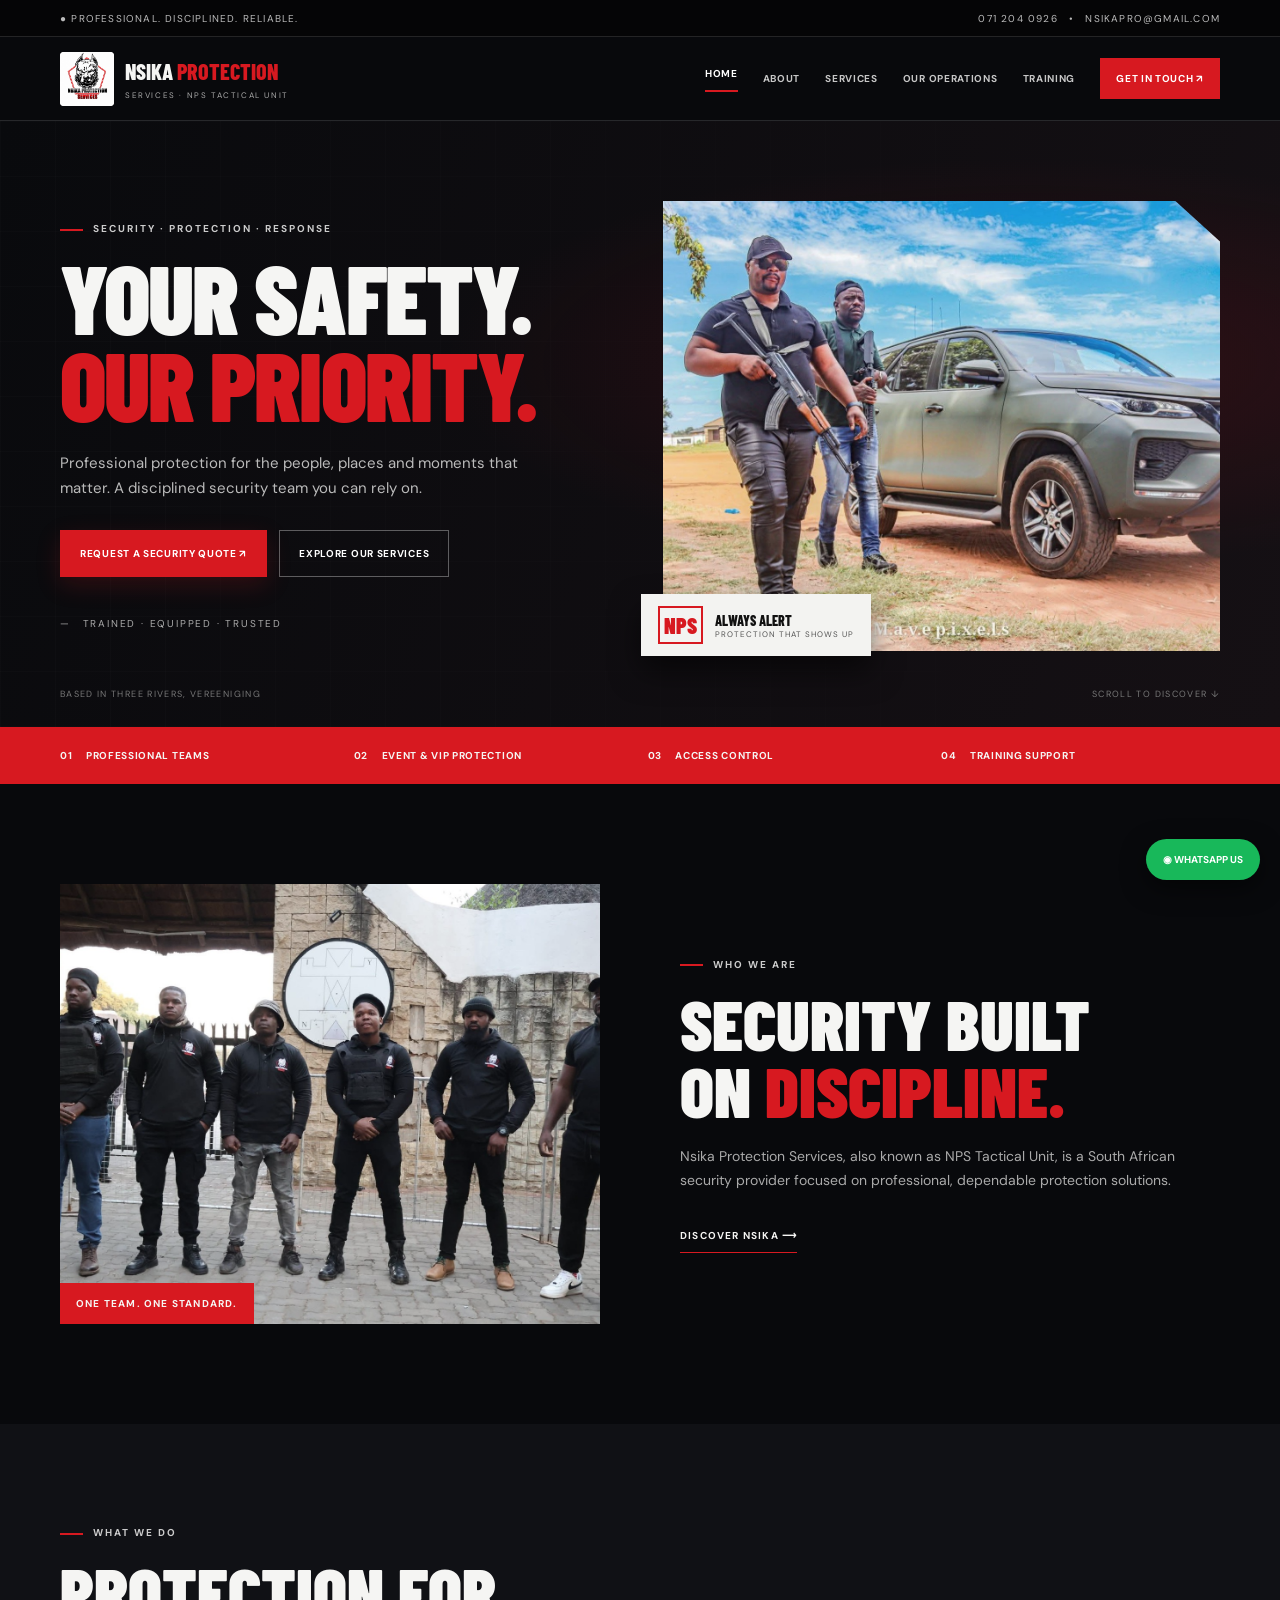
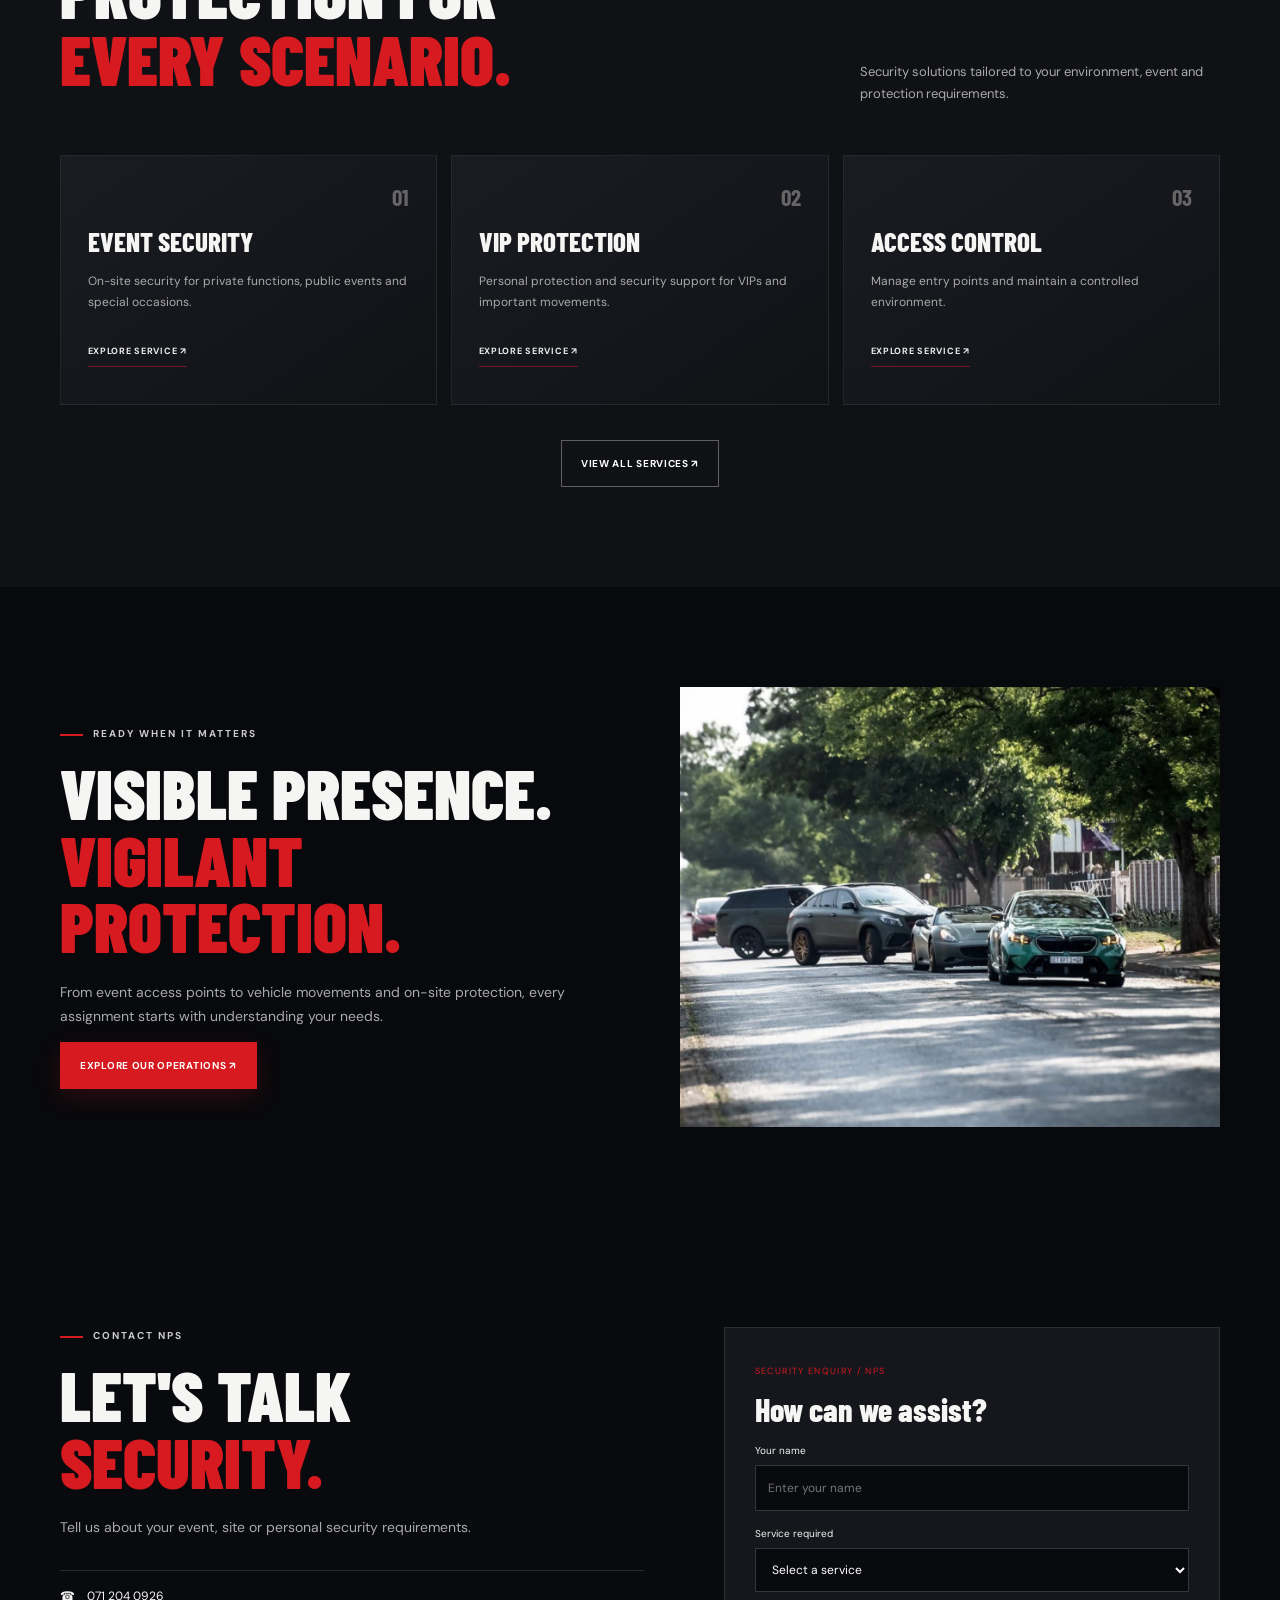
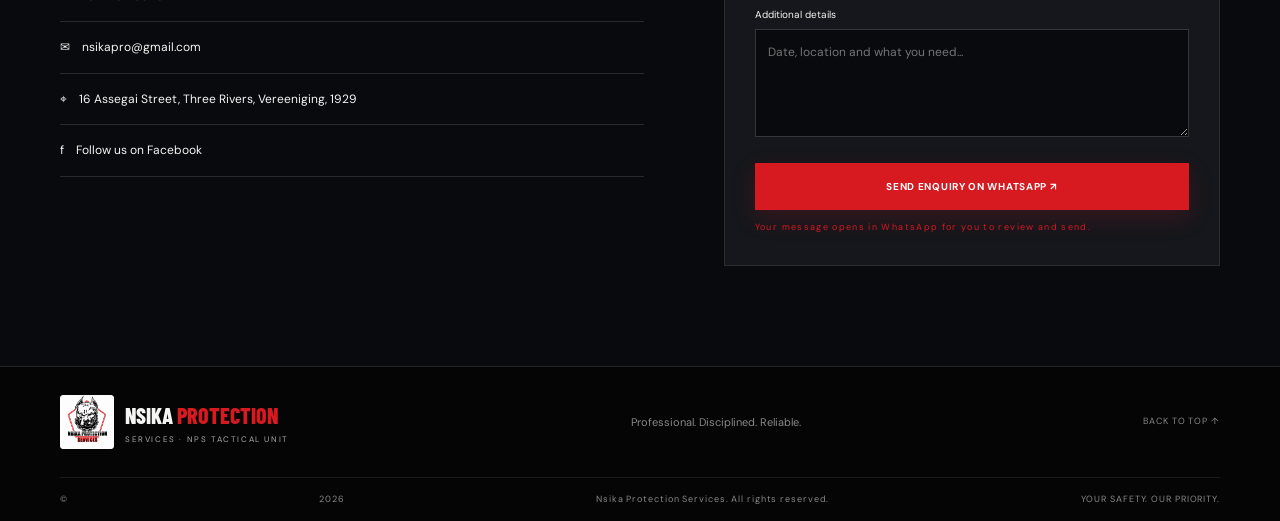
==== commit 242de506: "Fix HTML encoding issues in index.html" ====
--- a/index.html
+++ b/index.html
@@ -1 +1 @@
-<!doctype html><html lang="en"><head><meta charset="utf-8"><meta name="viewport" content="width=device-width, initial-scale=1"><meta name="theme-color" content="#090a0d"><meta name="description" content="Nsika Protection Services (NPS Tactical Unit) professional security provider in South Africa."><title>Home | Nsika Protection Services</title><link rel="preconnect" href="https://fonts.googleapis.com"><link href="https://fonts.googleapis.com/css2?family=Barlow+Condensed:wght@500;600;700;800;900&family=DM+Sans:wght@400;500;600;700&display=swap" rel="stylesheet"><link rel="stylesheet" href="style.css"></head><body id="top"><div class="topline"><div class="container topinner"><span>● PROFESSIONAL. DISCIPLINED. RELIABLE.</span><div><a href="tel:+27712040926">071 204 0926</a>　•　<a href="mailto:nsikapro@gmail.com">nsikapro@gmail.com</a></div></div></div><header class="header"><div class="container nav"><a class="brand" href="index.html"><img src="assets/nsika-logo.jpg" alt="Nsika logo"><span><b>NSIKA <i>PROTECTION</i></b><small>SERVICES · NPS TACTICAL UNIT</small></span></a><button class="menu" aria-label="Toggle navigation">☰</button><nav><a href="index.html" class="active">Home</a><a href="about.html" class="">About</a><a href="services.html" class="">Services</a><a href="operations.html" class="">Our Operations</a><a href="training.html" class="">Training</a><a class="navcta" href="index.html#contact">Get in touch ↗</a></nav></div></header><main><section class="hero"><div class="container herogrid"><div class="reveal"><div class="eyebrow">SECURITY · PROTECTION · RESPONSE</div><h1>YOUR SAFETY.<br><em>OUR PRIORITY.</em></h1><p>Professional protection for the people, places and moments that matter. A disciplined security team you can rely on.</p><div class="actions"><a class="btn red" href="#contact">Request a security quote ↗</a><a class="btn outline" href="services.html">Explore our services</a></div><div class="proof">—　TRAINED · EQUIPPED · TRUSTED</div></div><div class="heroimg reveal tilt"><img src="assets/armed-response-team.jpg" alt="Nsika security personnel on duty"><div class="badge"><b>NPS</b><span>ALWAYS ALERT<small>PROTECTION THAT SHOWS UP</small></span></div></div></div><div class="container herofoot">BASED IN THREE RIVERS, VEREENIGING <span>SCROLL TO DISCOVER ↓</span></div></section><section class="redstrip"><div class="container stripgrid"><b>01　 PROFESSIONAL TEAMS</b><b>02　 EVENT & VIP PROTECTION</b><b>03　 ACCESS CONTROL</b><b>04　 TRAINING SUPPORT</b></div></section><section class="section"><div class="container split"><div class="photo reveal"><img src="assets/security-team.jpg" alt="Nsika team"><b>ONE TEAM. ONE STANDARD.</b></div><div class="reveal"><div class="eyebrow">WHO WE ARE</div><h2>SECURITY BUILT<br>ON <em>DISCIPLINE.</em></h2><p>Nsika Protection Services, also known as NPS Tactical Unit, is a South African security provider focused on professional, dependable protection solutions.</p><a class="underlink" href="about.html">DISCOVER NSIKA ⟶</a></div></div></section><section class="section dark"><div class="container"><div class="sectionhead"><div><div class="eyebrow">WHAT WE DO</div><h2>PROTECTION FOR<br><em>EVERY SCENARIO.</em></h2></div><p>Security solutions tailored to your environment, event and protection requirements.</p></div><div class="cards"><article class="card tilt reveal"><small>01</small><b>EVENT SECURITY</b><p>On-site security for private functions, public events and special occasions.</p><a href="services.html">EXPLORE SERVICE ↗</a></article><article class="card tilt reveal"><small>02</small><b>VIP PROTECTION</b><p>Personal protection and security support for VIPs and important movements.</p><a href="services.html">EXPLORE SERVICE ↗</a></article><article class="card tilt reveal"><small>03</small><b>ACCESS CONTROL</b><p>Manage entry points and maintain a controlled environment.</p><a href="services.html">EXPLORE SERVICE ↗</a></article></div><div class="center"><a class="btn outline" href="services.html">VIEW ALL SERVICES ↗</a></div></div></section><section class="section"><div class="container split"><div class="reveal"><div class="eyebrow">READY WHEN IT MATTERS</div><h2>VISIBLE PRESENCE.<br><em>VIGILANT PROTECTION.</em></h2><p>From event access points to vehicle movements and on-site protection, every assignment starts with understanding your needs.</p><a class="btn red" href="operations.html">EXPLORE OUR OPERATIONS ↗</a></div><div class="photo reveal"><img src="assets/vehicle-escort.jpg" alt="Security vehicle and team"></div></div></section><section class="section contact" id="contact"><div class="container contactgrid"><div class="reveal"><div class="eyebrow">CONTACT NPS</div><h2>LET'S TALK<br><em>SECURITY.</em></h2><p>Tell us about your event, site or personal security requirements.</p><div class="contactlist"><a href="tel:+27712040926">☎　071 204 0926</a><a href="mailto:nsikapro@gmail.com">✉　nsikapro@gmail.com</a><a target="_blank" href="https://www.google.com/maps/search/?api=1&query=16+Assegai+Street%2C+Three+Rivers%2C+Vereeniging%2C+1929">⌖　16 Assegai Street, Three Rivers, Vereeniging, 1929</a><a target="_blank" href="https://www.facebook.com/share/1CuKLoYMLk/">f　Follow us on Facebook</a></div></div><form id="enquiry" class="form reveal"><small>SECURITY ENQUIRY / NPS</small><h3>How can we assist?</h3><label>Your name</label><input id="visitor" required placeholder="Enter your name"><label>Service required</label><select id="wanted" required><option value="">Select a service</option><option>Event Security</option><option>VIP Protection</option><option>Access Control</option><option>Perimeter Monitoring</option><option>Crowd Management</option><option>Rapid Response</option><option>Security Training</option><option>Firearm Competency Course</option><option>PSIRA Registration Support</option><option>Other enquiry</option></select><label>Additional details</label><textarea id="details" rows="4" placeholder="Date, location and what you need..."></textarea><button class="btn red" type="submit">Send enquiry on WhatsApp ↗</button><small class="hint">Your message opens in WhatsApp for you to review and send.</small></form></div></section></main><footer><div class="container foot"><a class="brand" href="index.html"><img src="assets/nsika-logo.jpg" alt=""><span><b>NSIKA <i>PROTECTION</i></b><small>SERVICES · NPS TACTICAL UNIT</small></span></a><p>Professional. Disciplined. Reliable.</p><a href="#top">BACK TO TOP ↑</a></div><div class="container copyright">© <span id="year"></span> Nsika Protection Services. All rights reserved. <span>YOUR SAFETY. OUR PRIORITY.</span></div></footer><a class="wa-float" href="https://wa.me/27712040926?text=Hello%20Nsika%20Protection%20Services%2C%20I%20would%20like%20to%20make%20an%20enquiry." target="_blank" rel="noopener">◉ WHATSAPP US</a><div class="lightbox" id="lightbox"><button class="close" aria-label="Close">×</button><button class="prev" aria-label="Previous">‹</button><img alt=""><button class="next" aria-label="Next">›</button><p></p></div><script src="script.js"></script></body></html>+<!doctype html><html lang="en"><head><meta charset="utf-8"><meta name="viewport" content="width=device-width, initial-scale=1"><meta name="theme-color" content="#090a0d"><meta name="description" content="Nsika Protection Services (NPS Tactical Unit) professional security provider in South Africa."><title>Home | Nsika Protection Services</title><link rel="preconnect" href="https://fonts.googleapis.com"><link href="https://fonts.googleapis.com/css2?family=Barlow+Condensed:wght@500;600;700;800;900&family=DM+Sans:wght@400;500;600;700&display=swap" rel="stylesheet"><link rel="stylesheet" href="style.css"></head><body id="top"><div class="topline"><div class="container topinner"><span>● PROFESSIONAL. DISCIPLINED. RELIABLE.</span><div><a href="tel:+27712040926">071 204 0926</a>　•　<a href="mailto:nsikapro@gmail.com">nsikapro@gmail.com</a></div></div></div><header class="header"><div class="container nav"><a class="brand" href="index.html"><img src="nsika-logo.jpg" alt="Nsika logo"><span><b>NSIKA <i>PROTECTION</i></b><small>SERVICES · NPS TACTICAL UNIT</small></span></a><button class="menu" aria-label="Toggle navigation">☰</button><nav><a href="index.html" class="active">Home</a><a href="about.html" class="">About</a><a href="services.html" class="">Services</a><a href="operations.html" class="">Our Operations</a><a href="training.html" class="">Training</a><a class="navcta" href="index.html#contact">Get in touch ↗</a></nav></div></header><main><section class="hero"><div class="container herogrid"><div class="reveal"><div class="eyebrow">SECURITY · PROTECTION · RESPONSE</div><h1>YOUR SAFETY.<br><em>OUR PRIORITY.</em></h1><p>Professional protection for the people, places and moments that matter. A disciplined security team you can rely on.</p><div class="actions"><a class="btn red" href="#contact">Request a security quote ↗</a><a class="btn outline" href="services.html">Explore our services</a></div><div class="proof">—　TRAINED · EQUIPPED · TRUSTED</div></div><div class="heroimg reveal tilt"><img src="armed-response-team.jpg" alt="Nsika security personnel on duty"><div class="badge"><b>NPS</b><span>ALWAYS ALERT<small>PROTECTION THAT SHOWS UP</small></span></div></div></div><div class="container herofoot">BASED IN THREE RIVERS, VEREENIGING <span>SCROLL TO DISCOVER ↓</span></div></section><section class="redstrip"><div class="container stripgrid"><b>01　 PROFESSIONAL TEAMS</b><b>02　 EVENT & VIP PROTECTION</b><b>03　 ACCESS CONTROL</b><b>04　 TRAINING SUPPORT</b></div></section><section class="section"><div class="container split"><div class="photo reveal"><img src="security-team.jpg" alt="Nsika team"><b>ONE TEAM. ONE STANDARD.</b></div><div class="reveal"><div class="eyebrow">WHO WE ARE</div><h2>SECURITY BUILT<br>ON <em>DISCIPLINE.</em></h2><p>Nsika Protection Services, also known as NPS Tactical Unit, is a South African security provider focused on professional, dependable protection solutions.</p><a class="underlink" href="about.html">DISCOVER NSIKA ⟶</a></div></div></section><section class="section dark"><div class="container"><div class="sectionhead"><div><div class="eyebrow">WHAT WE DO</div><h2>PROTECTION FOR<br><em>EVERY SCENARIO.</em></h2></div><p>Security solutions tailored to your environment, event and protection requirements.</p></div><div class="cards"><article class="card tilt reveal"><small>01</small><b>EVENT SECURITY</b><p>On-site security for private functions, public events and special occasions.</p><a href="services.html">EXPLORE SERVICE ↗</a></article><article class="card tilt reveal"><small>02</small><b>VIP PROTECTION</b><p>Personal protection and security support for VIPs and important movements.</p><a href="services.html">EXPLORE SERVICE ↗</a></article><article class="card tilt reveal"><small>03</small><b>ACCESS CONTROL</b><p>Manage entry points and maintain a controlled environment.</p><a href="services.html">EXPLORE SERVICE ↗</a></article></div><div class="center"><a class="btn outline" href="services.html">VIEW ALL SERVICES ↗</a></div></div></section><section class="section"><div class="container split"><div class="reveal"><div class="eyebrow">READY WHEN IT MATTERS</div><h2>VISIBLE PRESENCE.<br><em>VIGILANT PROTECTION.</em></h2><p>From event access points to vehicle movements and on-site protection, every assignment starts with understanding your needs.</p><a class="btn red" href="operations.html">EXPLORE OUR OPERATIONS ↗</a></div><div class="photo reveal"><img src="vehicle-escort.jpg" alt="Security vehicle and team"></div></div></section><section class="section contact" id="contact"><div class="container contactgrid"><div class="reveal"><div class="eyebrow">CONTACT NPS</div><h2>LET'S TALK<br><em>SECURITY.</em></h2><p>Tell us about your event, site or personal security requirements.</p><div class="contactlist"><a href="tel:+27712040926">☎　071 204 0926</a><a href="mailto:nsikapro@gmail.com">✉　nsikapro@gmail.com</a><a target="_blank" href="https://www.google.com/maps/search/?api=1&query=16+Assegai+Street%2C+Three+Rivers%2C+Vereeniging%2C+1929">⌖　16 Assegai Street, Three Rivers, Vereeniging, 1929</a><a target="_blank" href="https://www.facebook.com/share/1CuKLoYMLk/">f　Follow us on Facebook</a></div></div><form id="enquiry" class="form reveal"><small>SECURITY ENQUIRY / NPS</small><h3>How can we assist?</h3><label>Your name</label><input id="visitor" required placeholder="Enter your name"><label>Service required</label><select id="wanted" required><option value="">Select a service</option><option>Event Security</option><option>VIP Protection</option><option>Access Control</option><option>Perimeter Monitoring</option><option>Crowd Management</option><option>Rapid Response</option><option>Security Training</option><option>Firearm Competency Course</option><option>PSIRA Registration Support</option><option>Other enquiry</option></select><label>Additional details</label><textarea id="details" rows="4" placeholder="Date, location and what you need..."></textarea><button class="btn red" type="submit">Send enquiry on WhatsApp ↗</button><small class="hint">Your message opens in WhatsApp for you to review and send.</small></form></div></section></main><footer><div class="container foot"><a class="brand" href="index.html"><img src="nsika-logo.jpg" alt=""><span><b>NSIKA <i>PROTECTION</i></b><small>SERVICES · NPS TACTICAL UNIT</small></span></a><p>Professional. Disciplined. Reliable.</p><a href="#top">BACK TO TOP ↑</a></div><div class="container copyright">© <span id="year"></span> Nsika Protection Services. All rights reserved. <span>YOUR SAFETY. OUR PRIORITY.</span></div></footer><a class="wa-float" href="https://wa.me/27712040926?text=Hello%20Nsika%20Protection%20Services%2C%20I%20would%20like%20to%20make%20an%20enquiry." target="_blank" rel="noopener">◉ WHATSAPP US</a><div class="lightbox" id="lightbox"><button class="close" aria-label="Close">×</button><button class="prev" aria-label="Previous">‹</button><img alt=""><button class="next" aria-label="Next">›</button><p></p></div><script src="script.js"></script></body></html>
